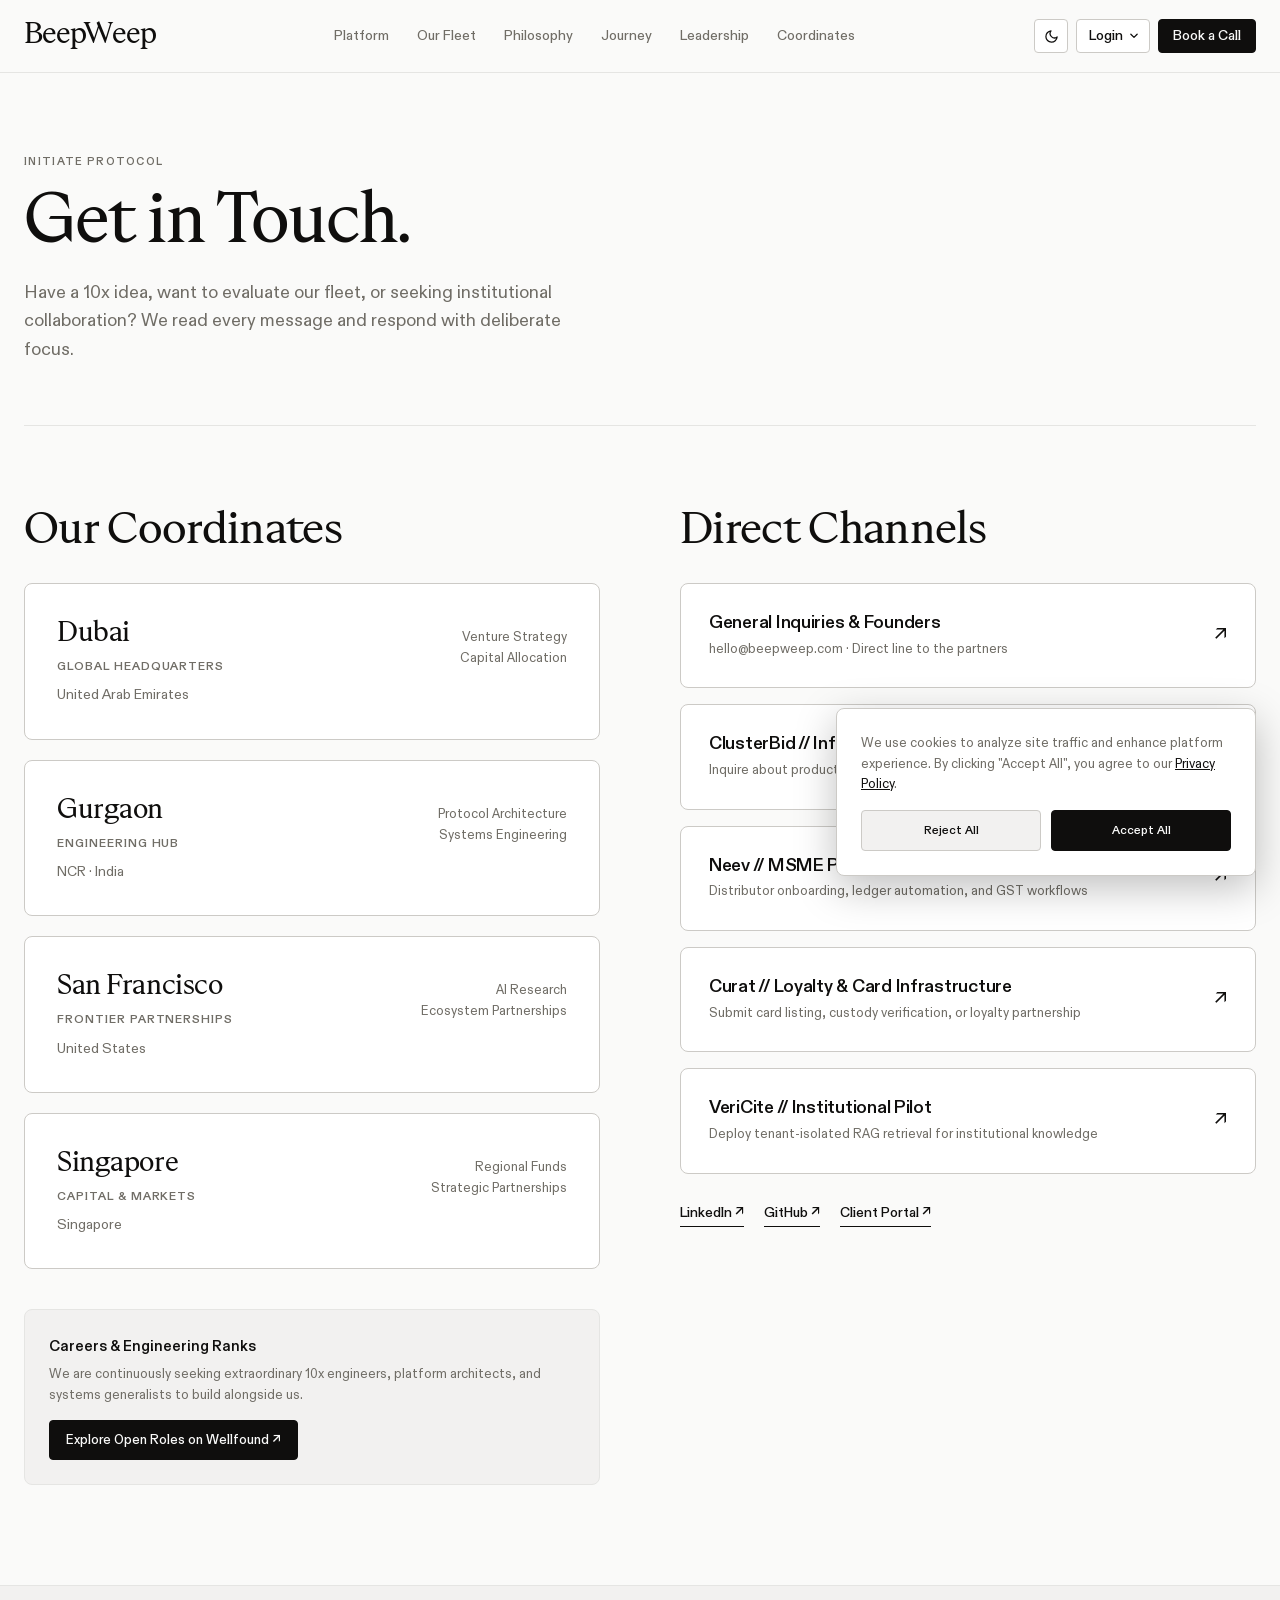
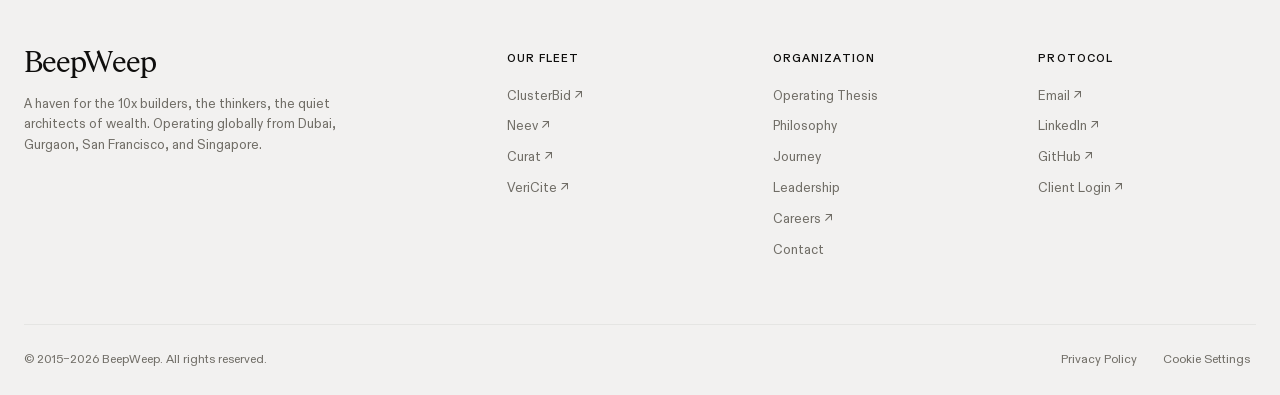
==== contact.html @ 2d2562d6 "feat: add full dark theme, top theme switcher, and fix monochrome partner logos - Complete dark mode" ====
<!DOCTYPE html>
<html lang="en">

<head>
  <meta charset="utf-8" />
  <meta name="viewport" content="width=device-width, initial-scale=1" />
  <title>Contact BeepWeep · Partnerships and Product Inquiries</title>
  <meta name="description"
    content="Contact BeepWeep about product partnerships, technical collaboration, production access, or opportunities across ClusterBid, Neev, Curat, and VeriCite." />
  <meta name="author" content="BeepWeep" />
  <meta name="robots" content="index,follow,max-image-preview:large,max-snippet:-1,max-video-preview:-1" />
  <meta name="theme-color" content="#0f0e0d" />
  <link rel="canonical" href="https://beepweep.com/contact.html" />
  <link rel="alternate" hreflang="en" href="https://beepweep.com/contact.html" />
  <link rel="alternate" hreflang="x-default" href="https://beepweep.com/contact.html" />
  <meta property="og:site_name" content="BeepWeep" />
  <meta property="og:locale" content="en_US" />
  <meta property="og:title" content="Contact BeepWeep · Partnerships and Product Inquiries" />
  <meta property="og:description"
    content="Products, partnerships, technical collaboration, and opportunities worth building." />
  <meta property="og:type" content="website" />
  <meta property="og:url" content="https://beepweep.com/contact.html" />
  <meta property="og:image" content="https://beepweep.com/assets/images/og-beepweep.png" />
  <meta property="og:image:secure_url" content="https://beepweep.com/assets/images/og-beepweep.png" />
  <meta property="og:image:type" content="image/png" />
  <meta property="og:image:width" content="1200" />
  <meta property="og:image:height" content="630" />
  <meta property="og:image:alt" content="BeepWeep: Built with purpose. For what comes next." />
  <meta name="twitter:card" content="summary_large_image" />
  <meta name="twitter:title" content="Contact BeepWeep · Partnerships and Product Inquiries" />
  <meta name="twitter:description"
    content="Products, partnerships, technical collaboration, and opportunities worth building." />
  <meta name="twitter:image" content="https://beepweep.com/assets/images/og-beepweep.png" />
  <meta name="twitter:image:alt" content="BeepWeep: Built with purpose. For what comes next." />
  <link rel="icon" href="/favicon.ico" sizes="any" />
  <link rel="icon" type="image/svg+xml" href="/favicon.svg" />
  <link rel="icon" type="image/png" sizes="32x32" href="/favicon-32x32.png" />
  <link rel="apple-touch-icon" sizes="180x180" href="/apple-touch-icon.png" />
  <link rel="manifest" href="/site.webmanifest" />
  <link rel="stylesheet" href="assets/css/styles-v10.css?v=16" />
  <script>
    (function() {
      try {
        var saved = localStorage.getItem('beepweep-theme');
        var prefDark = window.matchMedia('(prefers-color-scheme: dark)').matches;
        var theme = saved || (prefDark ? 'dark' : 'light');
        document.documentElement.setAttribute('data-theme', theme);
      } catch (e) {}
    })();
  </script>
  <script src="assets/js/main-v10.js" defer></script>
</head>

<body>
  <a class="skip-link" href="#main">Skip to content</a>

  <header class="site-header">
    <div class="container header-shell">
      <a class="brand" href="index.html" aria-label="BeepWeep home">
        <span>BeepWeep</span>
      </a>

      <nav class="site-nav" id="site-nav" aria-label="Main navigation">
        <div class="site-nav-links">
          <a href="index.html#platform">Platform</a>
          <a href="index.html#fleet">Our Fleet</a>
          <a href="index.html#philosophy">Philosophy</a>
          <a href="index.html#journey">Journey</a>
          <a href="index.html#team">Leadership</a>
          <a href="index.html#coordinates">Coordinates</a>
        </div>
        <div class="mobile-nav-panel">
          <a class="button button-primary mobile-nav-cta" href="contact.html" aria-current="page">Book a Call</a>
          <div class="mobile-theme-row">
            <span class="mobile-theme-label">Appearance</span>
            <button class="theme-toggle" type="button" aria-label="Toggle theme" title="Toggle theme">
              <svg class="icon-moon" width="16" height="16" viewBox="0 0 24 24" fill="none" stroke="currentColor" stroke-width="2" stroke-linecap="round" stroke-linejoin="round" aria-hidden="true">
                <path d="M21 12.79A9 9 0 1 1 11.21 3 7 7 0 0 0 21 12.79z"></path>
              </svg>
              <svg class="icon-sun" width="16" height="16" viewBox="0 0 24 24" fill="none" stroke="currentColor" stroke-width="2" stroke-linecap="round" stroke-linejoin="round" aria-hidden="true">
                <circle cx="12" cy="12" r="4"></circle>
                <path d="M12 2v2M12 20v2M4.93 4.93l1.41 1.41M17.66 17.66l1.41 1.41M2 12h2M20 12h2M6.34 17.66l-1.41 1.41M19.07 4.93l-1.41 1.41"></path>
              </svg>
            </button>
          </div>
          <div class="mobile-nav-logins">
            <span class="mobile-nav-section-title">Fleet &amp; Platform Access</span>
            <div class="mobile-nav-logins-list">
              <a class="mobile-login-row" href="https://dash.beepweep.com" target="_blank" rel="noopener">
                <span class="mobile-login-left">
                  <img src="assets/images/product-logos/icon-team.svg" alt="" class="mobile-login-icon" width="20" height="20" aria-hidden="true" />
                  <span>Team Login</span>
                </span>
                <span class="mobile-login-arrow" aria-hidden="true">↗</span>
              </a>
              <a class="mobile-login-row" href="https://clusterbid.com/login" target="_blank" rel="noopener">
                <span class="mobile-login-left">
                  <img src="assets/images/product-logos/icon-clusterbid.svg" alt="" class="mobile-login-icon" width="20" height="20" aria-hidden="true" />
                  <span>ClusterBid</span>
                </span>
                <span class="mobile-login-arrow" aria-hidden="true">↗</span>
              </a>
              <a class="mobile-login-row" href="https://app.onneev.com/login" target="_blank" rel="noopener">
                <span class="mobile-login-left">
                  <img src="assets/images/product-logos/icon-neev.svg" alt="" class="mobile-login-icon" width="20" height="20" aria-hidden="true" />
                  <span>Neev</span>
                </span>
                <span class="mobile-login-arrow" aria-hidden="true">↗</span>
              </a>
              <a class="mobile-login-row" href="https://curat.money/auth-user/login" target="_blank" rel="noopener">
                <span class="mobile-login-left">
                  <img src="assets/images/product-logos/icon-curat.png" alt="" class="mobile-login-icon" width="20" height="20" aria-hidden="true" />
                  <span>Curat</span>
                </span>
                <span class="mobile-login-arrow" aria-hidden="true">↗</span>
              </a>
              <a class="mobile-login-row" href="https://console.vericite.ai/login" target="_blank" rel="noopener">
                <span class="mobile-login-left">
                  <img src="assets/images/product-logos/icon-vericite.svg" alt="" class="mobile-login-icon" width="20" height="20" aria-hidden="true" />
                  <span>VeriCite</span>
                </span>
                <span class="mobile-login-arrow" aria-hidden="true">↗</span>
              </a>
            </div>
          </div>
        </div>
      </nav>

      <div class="header-actions">
        <button class="theme-toggle" type="button" aria-label="Toggle theme" title="Toggle theme">
          <svg class="icon-moon" width="16" height="16" viewBox="0 0 24 24" fill="none" stroke="currentColor" stroke-width="2" stroke-linecap="round" stroke-linejoin="round" aria-hidden="true">
            <path d="M21 12.79A9 9 0 1 1 11.21 3 7 7 0 0 0 21 12.79z"></path>
          </svg>
          <svg class="icon-sun" width="16" height="16" viewBox="0 0 24 24" fill="none" stroke="currentColor" stroke-width="2" stroke-linecap="round" stroke-linejoin="round" aria-hidden="true">
            <circle cx="12" cy="12" r="4"></circle>
            <path d="M12 2v2M12 20v2M4.93 4.93l1.41 1.41M17.66 17.66l1.41 1.41M2 12h2M20 12h2M6.34 17.66l-1.41 1.41M19.07 4.93l-1.41 1.41"></path>
          </svg>
        </button>
        <div class="login-dropdown-wrapper">
          <button class="login-btn" type="button" aria-expanded="false" aria-controls="login-dropdown-menu" id="login-dropdown-btn">
            <span>Login</span>
            <svg class="login-chevron" width="14" height="14" viewBox="0 0 20 20" fill="none" aria-hidden="true">
              <path d="M5.5 7.5L10 12L14.5 7.5" stroke="currentColor" stroke-width="1.8" stroke-linecap="round" stroke-linejoin="round"/>
            </svg>
          </button>
          <div class="login-dropdown-menu" id="login-dropdown-menu" role="menu" hidden>
            <a role="menuitem" class="dropdown-item" href="https://dash.beepweep.com" target="_blank" rel="noopener" style="display:flex;align-items:center;justify-content:space-between;">
              <span class="dropdown-item-inner" style="display:inline-flex;align-items:center;gap:10px;white-space:nowrap;">
                <img src="assets/images/product-logos/icon-team.svg" alt="" class="dropdown-icon" width="20" height="20" aria-hidden="true" style="width:20px;height:20px;flex-shrink:0;object-fit:contain;" />
                <span>Team Login</span>
              </span>
              <span class="dropdown-arrow" aria-hidden="true">↗</span>
            </a>
            <a role="menuitem" class="dropdown-item" href="https://clusterbid.com/login" target="_blank" rel="noopener" style="display:flex;align-items:center;justify-content:space-between;">
              <span class="dropdown-item-inner" style="display:inline-flex;align-items:center;gap:10px;white-space:nowrap;">
                <img src="assets/images/product-logos/icon-clusterbid.svg" alt="" class="dropdown-icon" width="20" height="20" aria-hidden="true" style="width:20px;height:20px;flex-shrink:0;object-fit:contain;" />
                <span>ClusterBid</span>
              </span>
              <span class="dropdown-arrow" aria-hidden="true">↗</span>
            </a>
            <a role="menuitem" class="dropdown-item" href="https://app.onneev.com/login" target="_blank" rel="noopener" style="display:flex;align-items:center;justify-content:space-between;">
              <span class="dropdown-item-inner" style="display:inline-flex;align-items:center;gap:10px;white-space:nowrap;">
                <img src="assets/images/product-logos/icon-neev.svg" alt="" class="dropdown-icon" width="20" height="20" aria-hidden="true" style="width:20px;height:20px;flex-shrink:0;object-fit:contain;" />
                <span>Neev</span>
              </span>
              <span class="dropdown-arrow" aria-hidden="true">↗</span>
            </a>
            <a role="menuitem" class="dropdown-item" href="https://curat.money/auth-user/login" target="_blank" rel="noopener" style="display:flex;align-items:center;justify-content:space-between;">
              <span class="dropdown-item-inner" style="display:inline-flex;align-items:center;gap:10px;white-space:nowrap;">
                <img src="assets/images/product-logos/icon-curat.png" alt="" class="dropdown-icon" width="20" height="20" aria-hidden="true" style="width:20px;height:20px;flex-shrink:0;object-fit:contain;" />
                <span>Curat</span>
              </span>
              <span class="dropdown-arrow" aria-hidden="true">↗</span>
            </a>
            <a role="menuitem" class="dropdown-item" href="https://console.vericite.ai/login" target="_blank" rel="noopener" style="display:flex;align-items:center;justify-content:space-between;">
              <span class="dropdown-item-inner" style="display:inline-flex;align-items:center;gap:10px;white-space:nowrap;">
                <img src="assets/images/product-logos/icon-vericite.svg" alt="" class="dropdown-icon" width="20" height="20" aria-hidden="true" style="width:20px;height:20px;flex-shrink:0;object-fit:contain;" />
                <span>VeriCite</span>
              </span>
              <span class="dropdown-arrow" aria-hidden="true">↗</span>
            </a>
          </div>
        </div>
        <a class="button button-small" href="contact.html" aria-current="page">Book a Call</a>
        <button class="menu-toggle" type="button" aria-expanded="false" aria-controls="site-nav"
          aria-label="Open navigation">
          <span></span>
          <span></span>
        </button>
      </div>
    </div>
  </header>

  <main id="main" tabindex="-1">
    <section class="page-hero container">
      <p class="section-eyebrow">Initiate Protocol</p>
      <h1>Get in Touch.</h1>
      <p class="page-lead">
        Have a 10x idea, want to evaluate our fleet, or seeking institutional collaboration? We read every message and respond with deliberate focus.
      </p>
    </section>

    <div class="contact-layout container">
      <!-- Left Column: Coordinates -->
      <section aria-labelledby="locations-title">
        <h2 id="locations-title" style="margin-bottom:28px;">Our Coordinates</h2>
        <div style="display:flex;flex-direction:column;gap:20px;">
          <article class="coordinate-card">
            <div>
              <h3>Dubai</h3>
              <p class="coordinate-role">Global Headquarters</p>
              <p style="font-size:0.875rem;color:var(--text-secondary);margin-top:8px;">
                United Arab Emirates
              </p>
            </div>
            <div class="coordinate-details">
              <p>Venture Strategy</p>
              <p>Capital Allocation</p>
            </div>
          </article>

          <article class="coordinate-card">
            <div>
              <h3>Gurgaon</h3>
              <p class="coordinate-role">Engineering Hub</p>
              <p style="font-size:0.875rem;color:var(--text-secondary);margin-top:8px;">
                NCR · India
              </p>
            </div>
            <div class="coordinate-details">
              <p>Protocol Architecture</p>
              <p>Systems Engineering</p>
            </div>
          </article>

          <article class="coordinate-card">
            <div>
              <h3>San Francisco</h3>
              <p class="coordinate-role">Frontier Partnerships</p>
              <p style="font-size:0.875rem;color:var(--text-secondary);margin-top:8px;">
                United States
              </p>
            </div>
            <div class="coordinate-details">
              <p>AI Research</p>
              <p>Ecosystem Partnerships</p>
            </div>
          </article>

          <article class="coordinate-card">
            <div>
              <h3>Singapore</h3>
              <p class="coordinate-role">Capital &amp; Markets</p>
              <p style="font-size:0.875rem;color:var(--text-secondary);margin-top:8px;">
                Singapore
              </p>
            </div>
            <div class="coordinate-details">
              <p>Regional Funds</p>
              <p>Strategic Partnerships</p>
            </div>
          </article>
        </div>

        <div style="margin-top:40px;padding:24px;background-color:var(--bg-secondary);border:1px solid var(--border-subtle);border-radius:var(--radius-md);">
          <h4 style="font-size:0.9375rem;font-weight:600;margin-bottom:6px;">Careers &amp; Engineering Ranks</h4>
          <p style="font-size:0.8125rem;color:var(--text-secondary);line-height:1.6;margin-bottom:14px;">
            We are continuously seeking extraordinary 10x engineers, platform architects, and systems generalists to build alongside us.
          </p>
          <a class="button button-small" href="https://wellfound.com/company/beepweep" target="_blank" rel="noopener">Explore Open Roles on Wellfound ↗</a>
        </div>
      </section>

      <!-- Right Column: Protocol Actions -->
      <section aria-labelledby="protocol-title">
        <h2 id="protocol-title" style="margin-bottom:28px;">Direct Channels</h2>

        <div class="contact-protocol-list">
          <a class="protocol-card" href="mailto:hello@beepweep.com">
            <div>
              <h3>General Inquiries &amp; Founders</h3>
              <p>hello@beepweep.com · Direct line to the partners</p>
            </div>
            <span style="font-size:1.25rem;">↗</span>
          </a>

          <a class="protocol-card" href="mailto:hello@beepweep.com?subject=ClusterBid%20Access%20Inquiry">
            <div>
              <h3>ClusterBid // Inference Cloud</h3>
              <p>Inquire about production cluster access or API gateway specifications</p>
            </div>
            <span style="font-size:1.25rem;">↗</span>
          </a>

          <a class="protocol-card" href="mailto:hello@beepweep.com?subject=Neev%20Operator%20Inquiry">
            <div>
              <h3>Neev // MSME Platform</h3>
              <p>Distributor onboarding, ledger automation, and GST workflows</p>
            </div>
            <span style="font-size:1.25rem;">↗</span>
          </a>

          <a class="protocol-card" href="mailto:hello@beepweep.com?subject=Curat%20Partnership">
            <div>
              <h3>Curat // Loyalty &amp; Card Infrastructure</h3>
              <p>Submit card listing, custody verification, or loyalty partnership</p>
            </div>
            <span style="font-size:1.25rem;">↗</span>
          </a>

          <a class="protocol-card" href="mailto:hello@beepweep.com?subject=VeriCite%20Institutional%20Inquiry">
            <div>
              <h3>VeriCite // Institutional Pilot</h3>
              <p>Deploy tenant-isolated RAG retrieval for institutional knowledge</p>
            </div>
            <span style="font-size:1.25rem;">↗</span>
          </a>
        </div>

        <div style="display:flex;gap:20px;margin-top:28px;font-size:0.875rem;">
          <a class="text-link" href="https://www.linkedin.com/company/beepweep/" target="_blank" rel="noopener">LinkedIn ↗</a>
          <a class="text-link" href="https://github.com/beepweep/beepweep.github.io" target="_blank" rel="noopener">GitHub ↗</a>
          <a class="text-link" href="https://dash.beepweep.com" target="_blank" rel="noopener">Client Portal ↗</a>
        </div>
      </section>
    </div>
  </main>

  <footer class="site-footer">
    <div class="container">
      <div class="footer-top">
        <div class="footer-brand">
          <a class="brand" href="index.html">
            <span>BeepWeep</span>
          </a>
          <p>
            A haven for the 10x builders, the thinkers, the quiet architects of wealth. Operating globally from Dubai, Gurgaon, San Francisco, and Singapore.
          </p>
        </div>

        <nav class="footer-nav-col" aria-label="Product Fleet links">
          <span class="footer-col-title">Our Fleet</span>
          <a href="index.html#clusterbid">ClusterBid ↗</a>
          <a href="index.html#neev">Neev ↗</a>
          <a href="index.html#curat">Curat ↗</a>
          <a href="index.html#vericite">VeriCite ↗</a>
        </nav>

        <nav class="footer-nav-col" aria-label="Company links">
          <span class="footer-col-title">Organization</span>
          <a href="index.html#platform">Operating Thesis</a>
          <a href="index.html#philosophy">Philosophy</a>
          <a href="index.html#journey">Journey</a>
          <a href="index.html#team">Leadership</a>
          <a href="https://wellfound.com/company/beepweep" target="_blank" rel="noopener">Careers ↗</a>
          <a href="contact.html">Contact</a>
        </nav>

        <nav class="footer-nav-col" aria-label="Connect links">
          <span class="footer-col-title">Protocol</span>
          <a href="mailto:hello@beepweep.com">Email ↗</a>
          <a href="https://www.linkedin.com/company/beepweep/" target="_blank" rel="noopener">LinkedIn ↗</a>
          <a href="https://github.com/beepweep/beepweep.github.io" target="_blank" rel="noopener">GitHub ↗</a>
          <a href="https://dash.beepweep.com" target="_blank" rel="noopener">Client Login ↗</a>
        </nav>
      </div>

      <div class="footer-bottom">
        <p>© 2015–<span id="current-year">2026</span> BeepWeep. All rights reserved.</p>
        <div class="footer-bottom-links">
          <a href="privacy.html">Privacy Policy</a>
          <button class="cookie-settings" type="button" hidden>Cookie Settings</button>
        </div>
      </div>
    </div>
  </footer>

  <aside class="cookie-banner" aria-label="Cookie preferences" hidden>
    <p>
      We use cookies to analyze site traffic and enhance platform experience. By clicking "Accept All", you agree to our <a href="privacy.html">Privacy Policy</a>.
    </p>
    <div class="cookie-actions">
      <button class="cookie-btn cookie-btn-secondary cookie-decline" type="button">Reject All</button>
      <button class="cookie-btn cookie-btn-primary cookie-accept" type="button">Accept All</button>
    </div>
  </aside>

  <script type="application/ld+json">
  {
    "@context": "https://schema.org",
    "@type": "ContactPage",
    "@id": "https://beepweep.com/contact.html#webpage",
    "url": "https://beepweep.com/contact.html",
    "name": "Contact BeepWeep",
    "description": "Contact BeepWeep about product partnerships, technical collaboration, production access, and opportunities.",
    "inLanguage": "en",
    "isPartOf": {
      "@type": "WebSite",
      "@id": "https://beepweep.com/#website",
      "name": "BeepWeep",
      "url": "https://beepweep.com/"
    },
    "about": {
      "@type": "Organization",
      "@id": "https://beepweep.com/#organization",
      "name": "BeepWeep",
      "url": "https://beepweep.com/"
    }
  }
  </script>
</body>

</html>
---- assets/css/styles-v10.css ----
/* ==========================================================================
   BEEPWEEP · EDITORIAL & PLATFORM STYLESHEET
   Reference Architecture: Harvey.ai Enterprise Design System
   ========================================================================== */

/* --- Webfont Declarations --- */
@font-face {
  font-family: 'HarveySerifFont';
  src: url('../fonts/HarveySerif_Regular.woff2') format('woff2');
  font-weight: 400;
  font-style: normal;
  font-display: swap;
}

@font-face {
  font-family: 'HarveySerifFont';
  src: url('../fonts/HarveySerif_Italic.woff2') format('woff2');
  font-weight: 400;
  font-style: italic;
  font-display: swap;
}

@font-face {
  font-family: 'HarveySansFont';
  src: url('../fonts/HarveySans_Variable.woff2') format('woff2');
  font-weight: 100 900;
  font-style: normal;
  font-display: swap;
}

/* --- Design Tokens --- */
:root {
  /* Harvey Palette - Light (Default) */
  --bg-primary: #fafaf9;
  --bg-secondary: #f2f1f0;
  --bg-tertiary: #eae9e7;
  --bg-card: #ffffff;
  --bg-card-hover: #fafaf9;

  --text-primary: #0f0e0d;
  --text-secondary: #706d66;
  --text-tertiary: #8f8b85;
  --text-inverse: #fafaf9;

  --border-subtle: #e5e5e3;
  --border-primary: #cccac6;
  --border-strong: #adaba5;
  --border-dark: #33312c;

  --accent-ink: #0f0e0d;
  --accent-hover: #33312c;
  --accent-highlight: #f6f202;
  --accent-green: #16a34a;
  --accent-blue: #2563eb;

  /* Typography */
  --font-serif: "HarveySerifFont", Georgia, "Times New Roman", serif;
  --font-sans: "HarveySansFont", -apple-system, BlinkMacSystemFont, "Segoe UI", Roboto, sans-serif;
  --font-mono: ui-monospace, SFMono-Regular, Menlo, Monaco, Consolas, monospace;

  /* Spacing & Layout */
  --max-width: 1540px;
  --header-height: 72px;
  --radius-sm: 4px;
  --radius-md: 8px;
  --radius-lg: 12px;
  --radius-full: 9999px;
  --transition-fast: 0.15s cubic-bezier(0.16, 1, 0.3, 1);
  --transition-smooth: 0.25s cubic-bezier(0.16, 1, 0.3, 1);
  --header-bg: rgba(250, 250, 249, 0.88);
}

/* --- Dark Theme Tokens --- */
[data-theme="dark"],
:root[data-theme="dark"],
[data-theme="black"] {
  --bg-primary: #0f0e0d;
  --bg-secondary: #161513;
  --bg-tertiary: #1f1d1b;
  --bg-card: #161513;
  --bg-card-hover: #1f1d1b;

  --text-primary: #fafaf9;
  --text-secondary: #adaba5;
  --text-tertiary: #706d66;
  --text-inverse: #0f0e0d;

  --border-subtle: #292724;
  --border-primary: #383531;
  --border-strong: #524f49;
  --border-dark: #292724;

  --accent-ink: #fafaf9;
  --accent-hover: #eae8e5;
  --header-bg: rgba(15, 14, 13, 0.88);

  background-color: var(--bg-primary);
  color: var(--text-primary);
  color-scheme: dark;
}

@media (prefers-color-scheme: dark) {
  :root:not([data-theme="light"]) {
    --bg-primary: #0f0e0d;
    --bg-secondary: #161513;
    --bg-tertiary: #1f1d1b;
    --bg-card: #161513;
    --bg-card-hover: #1f1d1b;

    --text-primary: #fafaf9;
    --text-secondary: #adaba5;
    --text-tertiary: #706d66;
    --text-inverse: #0f0e0d;

    --border-subtle: #292724;
    --border-primary: #383531;
    --border-strong: #524f49;
    --border-dark: #292724;

    --accent-ink: #fafaf9;
    --accent-hover: #eae8e5;
    --header-bg: rgba(15, 14, 13, 0.88);

    color-scheme: dark;
  }
}

[data-theme="gray"] {
  --bg-primary: #f2f1f0;
  --bg-secondary: #fafaf9;
  --bg-card: #ffffff;
  --border-subtle: #e5e5e3;
  --border-primary: #cccac6;

  background-color: var(--bg-primary);
  color: var(--text-primary);
}

[data-theme="dark"] [data-theme="gray"],
:root[data-theme="dark"] [data-theme="gray"],
[data-theme="dark"] .quote-section,
:root[data-theme="dark"] .quote-section {
  --bg-primary: #121110;
  --bg-secondary: #191816;
  --bg-card: #191816;
  --border-subtle: #292724;
  --border-primary: #383531;
}

@media (prefers-color-scheme: dark) {
  :root:not([data-theme="light"]) [data-theme="gray"],
  :root:not([data-theme="light"]) .quote-section {
    --bg-primary: #121110;
    --bg-secondary: #191816;
    --bg-card: #191816;
    --border-subtle: #292724;
    --border-primary: #383531;
  }
}

/* --- Base & Reset --- */
*, *::before, *::after {
  box-sizing: border-box;
}

html {
  scroll-behavior: smooth;
  scroll-padding-top: 90px;
  font-size: 16px;
  background-color: var(--bg-primary);
}

body {
  margin: 0;
  font-family: var(--font-sans);
  font-size: 0.9375rem;
  line-height: 1.6;
  color: var(--text-primary);
  background-color: var(--bg-primary);
  -webkit-font-smoothing: antialiased;
  -moz-osx-font-smoothing: grayscale;
}

[hidden] {
  display: none !important;
}

::selection {
  background-color: #0f0e0d;
  color: #fafaf9;
}

[data-theme="black"] ::selection {
  background-color: #fafaf9;
  color: #0f0e0d;
}

a {
  color: inherit;
  text-decoration: none;
}

button {
  font: inherit;
  color: inherit;
  background: none;
  border: none;
  cursor: pointer;
}

img, svg, picture, figure {
  -webkit-user-drag: none;
  -khtml-user-drag: none;
  -moz-user-drag: none;
  -o-user-drag: none;
  user-drag: none;
  user-select: none;
  -webkit-user-select: none;
  -moz-user-select: none;
  -ms-user-select: none;
}

img {
  display: block;
  max-width: 100%;
}

h1, h2, h3, h4, p, figure, ul, ol {
  margin: 0;
}

h1, h2, h3 {
  font-family: var(--font-serif);
  font-weight: 400;
  letter-spacing: -0.015em;
  color: var(--text-primary);
}

h1 {
  font-size: clamp(2.75rem, 5.5vw, 4.5rem);
  line-height: 1.05;
  letter-spacing: -0.02em;
}

h2 {
  font-size: clamp(2rem, 3.5vw, 3rem);
  line-height: 1.1;
  letter-spacing: -0.015em;
}

h3 {
  font-size: clamp(1.35rem, 2vw, 1.75rem);
  line-height: 1.25;
}

/* Accessibility Skip Link */
.skip-link {
  position: fixed;
  z-index: 9999;
  top: 12px;
  left: 12px;
  background: var(--accent-ink);
  color: var(--text-inverse);
  padding: 10px 18px;
  font-size: 13px;
  border-radius: var(--radius-sm);
  transform: translateY(-200%);
  transition: transform var(--transition-fast);
}

.skip-link:focus {
  transform: translateY(0);
  outline: 2px solid var(--text-primary);
  outline-offset: 3px;
}

:focus-visible {
  outline: 2px solid var(--text-primary);
  outline-offset: 3px;
}

/* --- Layout Containers --- */
.container {
  width: min(calc(100% - 48px), var(--max-width));
  margin-inline: auto;
}

@media (max-width: 768px) {
  .container {
    width: calc(100% - 32px);
  }
}

.section-space {
  padding-block: 100px;
}

@media (max-width: 900px) {
  .section-space {
    padding-block: 68px;
  }
}

/* --- Announcement Banner --- */
.announcement-banner {
  background-color: var(--accent-ink);
  color: var(--text-inverse);
  font-size: 0.8125rem;
  padding: 8px 16px;
  display: flex;
  align-items: center;
  justify-content: center;
  gap: 12px;
  position: relative;
  z-index: 101;
  border-bottom: 1px solid var(--border-dark);
}

.announcement-banner a {
  display: inline-flex;
  align-items: center;
  gap: 6px;
  font-weight: 450;
  color: var(--text-inverse);
  transition: opacity var(--transition-fast);
}

.announcement-banner a:hover {
  opacity: 0.85;
  text-decoration: underline;
}

.announcement-pill {
  background: rgba(255, 255, 255, 0.15);
  padding: 2px 8px;
  border-radius: var(--radius-full);
  font-size: 0.6875rem;
  font-weight: 500;
  letter-spacing: 0.04em;
  text-transform: uppercase;
}

.announcement-close {
  position: absolute;
  right: 14px;
  background: transparent;
  color: var(--text-inverse);
  opacity: 0.6;
  font-size: 16px;
  padding: 4px 8px;
  line-height: 1;
  cursor: pointer;
  transition: opacity var(--transition-fast);
}

.announcement-close:hover {
  opacity: 1;
}

/* --- Site Header --- */
.site-header {
  position: sticky;
  top: 0;
  z-index: 100;
  background-color: var(--header-bg);
  backdrop-filter: blur(14px);
  -webkit-backdrop-filter: blur(14px);
  border-bottom: 1px solid var(--border-subtle);
  transition: background-color var(--transition-fast), border-color var(--transition-fast);
}

.header-shell {
  height: var(--header-height);
  display: flex;
  align-items: center;
  justify-content: space-between;
  gap: 32px;
}

/* Brand Logo */
.brand {
  display: inline-flex;
  align-items: baseline;
  gap: 8px;
  font-family: var(--font-serif);
  font-size: 1.85rem;
  letter-spacing: -0.03em;
  color: var(--text-primary);
  line-height: 1;
}

/* Navigation Links */
.site-nav {
  display: flex;
  align-items: center;
  gap: 28px;
  font-size: 0.875rem;
  font-weight: 450;
  color: var(--text-secondary);
}

.site-nav-links {
  display: flex;
  align-items: center;
  gap: 28px;
}

.site-nav a {
  padding-block: 8px;
  color: var(--text-secondary);
  transition: color var(--transition-fast);
}

.site-nav a:hover {
  color: var(--text-primary);
}

.site-nav a.nav-active,
.site-nav a[aria-current="page"] {
  color: var(--text-primary);
  font-weight: 500;
}

.mobile-nav-panel {
  display: none !important;
}

.nav-link-with-icon {
  display: inline-flex;
  align-items: center;
  gap: 4px;
}

.nav-login {
  color: var(--text-primary);
  font-weight: 500;
  margin-left: 12px;
}

.nav-login span {
  font-size: 0.75rem;
  opacity: 0.7;
}

/* Header Actions & Harvey-style Buttons */
.header-actions {
  display: flex;
  align-items: center;
  gap: 8px;
}

.login-dropdown-wrapper {
  position: relative;
}

.login-btn {
  height: 34px;
  padding: 0 8px 0 12px;
  font-family: var(--font-sans);
  font-size: 14px;
  font-weight: 500;
  gap: 4px;
  border: 1px solid var(--border-primary);
  color: var(--text-primary);
  background: var(--bg-card);
  border-radius: var(--radius-sm);
  display: inline-flex;
  align-items: center;
  justify-content: center;
  cursor: pointer;
  line-height: 1;
  transition: background-color var(--transition-fast), border-color var(--transition-fast);
}

.login-btn:hover,
.login-btn[aria-expanded="true"] {
  background-color: var(--bg-secondary);
  color: var(--text-primary);
  border-color: var(--border-strong);
}

.login-chevron {
  width: 14px;
  height: 14px;
  stroke: currentColor;
  transition: transform var(--transition-fast);
}

.login-btn[aria-expanded="true"] .login-chevron {
  transform: rotate(180deg);
}

.login-dropdown-menu {
  position: absolute;
  top: calc(100% + 6px);
  right: 0;
  width: 220px;
  background-color: var(--bg-card);
  border: 1px solid var(--border-subtle);
  border-radius: var(--radius-md);
  box-shadow: 0 12px 36px rgba(0, 0, 0, 0.25);
  padding: 6px;
  display: flex;
  flex-direction: column;
  gap: 2px;
  z-index: 200;
}

.dropdown-item {
  display: flex !important;
  flex-direction: row !important;
  align-items: center !important;
  justify-content: space-between !important;
  padding: 8px 10px;
  font-size: 0.8125rem;
  font-weight: 500;
  color: var(--text-primary);
  border-radius: var(--radius-sm);
  transition: background-color var(--transition-fast);
}

.dropdown-item:hover {
  background-color: var(--bg-secondary);
}

.dropdown-item-inner {
  display: inline-flex !important;
  flex-direction: row !important;
  align-items: center !important;
  gap: 10px !important;
  flex: 1 !important;
  min-width: 0 !important;
}

.dropdown-item-inner span {
  white-space: nowrap !important;
}

.dropdown-icon {
  display: block !important;
  width: 20px !important;
  height: 20px !important;
  border-radius: 4px !important;
  object-fit: contain !important;
  flex-shrink: 0 !important;
}

.dropdown-arrow {
  font-size: 0.75rem;
  color: var(--text-secondary);
}

.header-actions .button-small {
  height: 34px;
  padding: 0 14px;
  font-size: 14px;
  font-weight: 500;
  border-radius: var(--radius-sm);
  background-color: var(--accent-ink);
  color: var(--text-inverse);
  border: 1px solid var(--accent-ink);
  line-height: 1;
}

.header-actions .button-small:hover {
  background-color: var(--accent-hover);
  border-color: var(--accent-hover);
}

/* Button System (Harvey Style: 4px Radius, Crisp, Solid) */
.button {
  display: inline-flex;
  align-items: center;
  justify-content: center;
  gap: 8px;
  height: 48px;
  padding: 0 22px;
  font-family: var(--font-sans);
  font-size: 0.875rem;
  font-weight: 500;
  border-radius: var(--radius-sm);
  background-color: var(--accent-ink);
  color: var(--text-inverse);
  border: 1px solid var(--accent-ink);
  cursor: pointer;
  white-space: nowrap;
  transition: background-color var(--transition-fast), color var(--transition-fast), border-color var(--transition-fast), transform 0.2s cubic-bezier(0.16, 1, 0.3, 1), box-shadow 0.2s cubic-bezier(0.16, 1, 0.3, 1);
}

.button:hover {
  background-color: var(--accent-hover);
  border-color: var(--accent-hover);
  transform: translateY(-1px);
  box-shadow: 0 4px 14px rgba(15, 14, 13, 0.08);
}

.button:active {
  transform: translateY(0);
  box-shadow: none;
}

.button span {
  display: inline-block;
  transition: transform 0.2s cubic-bezier(0.16, 1, 0.3, 1);
}

.button:hover span {
  transform: translateX(3px);
}

.button-small {
  height: 40px;
  padding: 0 16px;
  font-size: 0.8125rem;
}

.button-outline {
  background-color: transparent;
  color: var(--text-primary);
  border-color: var(--border-primary);
  box-shadow: none;
}

.button-outline:hover {
  background-color: rgba(15, 14, 13, 0.03);
  border-color: var(--text-primary);
  transform: translateY(-1px);
  box-shadow: 0 4px 14px rgba(15, 14, 13, 0.04);
}

.button-outline:active {
  transform: translateY(0);
  box-shadow: none;
}

[data-theme="black"] .button-outline {
  color: var(--text-primary);
  border-color: var(--border-primary);
}

[data-theme="black"] .button-outline:hover {
  background-color: rgba(255, 255, 255, 0.06);
  border-color: var(--text-primary);
  transform: translateY(-1px);
}

.text-link {
  display: inline-flex;
  align-items: center;
  gap: 6px;
  font-size: 0.875rem;
  font-weight: 500;
  color: var(--text-primary);
  border-bottom: 1px solid var(--text-primary);
  padding-bottom: 2px;
  transition: border-color var(--transition-fast), opacity var(--transition-fast);
}

.text-link span {
  display: inline-block;
  transition: transform 0.2s ease;
}

.text-link:hover {
  opacity: 0.85;
}

.text-link:hover span {
  transform: translate(2px, -2px);
}

/* Theme Toggle Button (Light / Dark) */
.theme-toggle {
  width: 34px;
  height: 34px;
  border: 1px solid var(--border-primary);
  border-radius: var(--radius-sm);
  background: var(--bg-card);
  color: var(--text-primary);
  display: inline-flex;
  align-items: center;
  justify-content: center;
  cursor: pointer;
  padding: 0;
  transition: background-color var(--transition-fast), border-color var(--transition-fast), color var(--transition-fast);
  flex-shrink: 0;
}

.theme-toggle:hover {
  background-color: var(--bg-secondary);
  border-color: var(--border-strong);
}

.theme-toggle svg {
  width: 15px;
  height: 15px;
  display: block;
}

.theme-toggle .icon-sun {
  display: none;
}
.theme-toggle .icon-moon {
  display: block;
}

[data-theme="dark"] .theme-toggle .icon-sun,
:root[data-theme="dark"] .theme-toggle .icon-sun {
  display: block;
}
[data-theme="dark"] .theme-toggle .icon-moon,
:root[data-theme="dark"] .theme-toggle .icon-moon {
  display: none;
}

@media (prefers-color-scheme: dark) {
  :root:not([data-theme="light"]) .theme-toggle .icon-sun {
    display: block;
  }
  :root:not([data-theme="light"]) .theme-toggle .icon-moon {
    display: none;
  }
}

/* Mobile Theme Row */
.mobile-theme-row {
  display: flex;
  align-items: center;
  justify-content: space-between;
  padding: 10px 14px;
  background: var(--bg-card);
  border: 1px solid var(--border-subtle);
  border-radius: var(--radius-sm);
}

.mobile-theme-label {
  font-size: 0.875rem;
  font-weight: 500;
  color: var(--text-primary);
}

/* Mobile Menu Hamburger */
.menu-toggle {
  display: none;
  width: 38px;
  height: 38px;
  border: 1px solid var(--border-subtle);
  border-radius: var(--radius-sm);
  background: transparent;
  padding: 0;
  cursor: pointer;
  align-items: center;
  justify-content: center;
  position: relative;
  flex-shrink: 0;
  transition: background-color var(--transition-fast), border-color var(--transition-fast);
}

.menu-toggle:hover {
  background-color: var(--bg-secondary);
  border-color: var(--border-primary);
}

.menu-toggle span {
  display: block;
  position: absolute;
  width: 16px;
  height: 1.5px;
  background-color: var(--text-primary);
  border-radius: 1px;
  transition: transform 0.2s cubic-bezier(0.16, 1, 0.3, 1), opacity 0.2s ease;
}

.menu-toggle span:first-child {
  transform: translateY(-3.5px);
}

.menu-toggle span:last-child {
  transform: translateY(3.5px);
}

.menu-toggle[aria-expanded="true"] span:first-child {
  transform: translateY(0) rotate(45deg);
}

.menu-toggle[aria-expanded="true"] span:last-child {
  transform: translateY(0) rotate(-45deg);
}

/* --- Hero Section --- */
.hero {
  padding-top: clamp(48px, 8vw, 84px);
  padding-bottom: clamp(48px, 7vw, 76px);
  border-bottom: 1px solid var(--border-subtle);
}

.hero-meta {
  display: inline-flex;
  align-items: center;
  gap: 8px;
  font-size: 0.75rem;
  font-weight: 500;
  text-transform: uppercase;
  letter-spacing: 0.08em;
  color: var(--text-secondary);
  margin-bottom: 24px;
}

.hero-meta .dot {
  width: 6px;
  height: 6px;
  border-radius: 50%;
  background-color: var(--text-primary);
}

.hero-grid {
  display: grid;
  grid-template-columns: 1.3fr 1fr;
  gap: 64px;
  align-items: end;
  margin-bottom: 40px;
}

.hero-title {
  font-size: clamp(3rem, 6vw, 4.75rem);
  line-height: 1.04;
  letter-spacing: -0.025em;
}

.hero-title em {
  font-family: var(--font-serif);
  font-style: italic;
}

.hero-description {
  max-width: 460px;
  display: flex;
  flex-direction: column;
  gap: 20px;
}

.hero-lead {
  font-size: 1.25rem;
  line-height: 1.45;
  color: var(--text-primary);
  font-weight: 450;
}

.hero-subtext {
  font-size: 0.9375rem;
  line-height: 1.6;
  color: var(--text-secondary);
}

.hero-ctas {
  display: flex;
  align-items: center;
  gap: 14px;
  margin-top: 8px;
  flex-wrap: wrap;
}

.hero-status-strip {
  display: flex;
  justify-content: space-between;
  align-items: center;
  padding-top: 20px;
  border-top: 1px solid var(--border-subtle);
  font-size: 0.75rem;
  color: var(--text-secondary);
}

.hero-status-strip a {
  display: inline-flex;
  align-items: center;
  gap: 6px;
}

.hero-status-strip a:hover {
  color: var(--text-primary);
}

/* --- Hero Platform Mockup / Ecosystem Showcase --- */
.hero-showcase {
  margin-top: 36px;
  border: 1px solid var(--border-primary);
  border-radius: var(--radius-md);
  background-color: #ffffff;
  overflow: hidden;
  box-shadow: 0 12px 40px rgba(15, 14, 13, 0.08);
}

.hero-media-preview {
  width: 100%;
  border-bottom: 1px solid var(--border-subtle);
  background-color: #141311;
  overflow: hidden;
}

.hero-media-preview img {
  width: 100%;
  height: auto;
  display: block;
  transform: none !important;
  transition: none !important;
}

.hero-media-preview:hover img {
  transform: none !important;
}

.showcase-window-header {
  background-color: var(--bg-secondary);
  border-bottom: 1px solid var(--border-subtle);
  padding: 12px 20px;
  display: flex;
  align-items: center;
  justify-content: space-between;
  font-size: 0.75rem;
  color: var(--text-secondary);
}

.window-dots {
  display: flex;
  gap: 6px;
}

.window-dot {
  width: 9px;
  height: 9px;
  border-radius: 50%;
  background-color: var(--border-primary);
}

.window-title {
  font-family: var(--font-mono);
  font-size: 0.6875rem;
  letter-spacing: 0.04em;
  text-transform: uppercase;
}

.window-badge {
  display: inline-flex;
  align-items: center;
  gap: 5px;
  font-size: 0.6875rem;
  color: #166534;
  font-weight: 600;
}

.window-badge::before {
  content: "";
  width: 6px;
  height: 6px;
  border-radius: 50%;
  background-color: #166534;
}

.terminal-window .window-badge {
  color: #4ade80;
}

.terminal-window .window-badge::before {
  background-color: #4ade80;
}

.showcase-grid {
  display: grid;
  grid-template-columns: repeat(4, 1fr);
  background-color: var(--border-subtle);
  gap: 1px;
}

.showcase-card {
  background-color: var(--bg-card);
  padding: 24px;
  display: flex;
  flex-direction: column;
  justify-content: space-between;
  min-height: 220px;
  transition: background-color var(--transition-fast);
}

.showcase-card:hover {
  background-color: var(--bg-card-hover);
}

.showcase-card-top {
  display: flex;
  justify-content: space-between;
  align-items: center;
  margin-bottom: 14px;
}

.showcase-logo-link {
  display: inline-block;
  line-height: 0;
  text-decoration: none;
}

.showcase-card-logo {
  width: 28px;
  height: 28px;
  border-radius: 6px;
  object-fit: contain;
  display: block;
  transition: transform 0.25s cubic-bezier(0.16, 1, 0.3, 1);
}

.showcase-card:hover .showcase-card-logo {
  transform: scale(1.03);
}

.showcase-card-status {
  font-size: 0.6875rem;
  font-weight: 500;
  letter-spacing: 0.02em;
  color: var(--text-secondary);
  border: 1px solid var(--border-subtle);
  padding: 3px 8px;
  border-radius: var(--radius-sm);
  background: var(--bg-secondary);
  cursor: pointer;
  text-decoration: none;
  display: inline-flex;
  align-items: center;
  gap: 3px;
  transition: background-color var(--transition-fast), color var(--transition-fast), border-color var(--transition-fast);
}

.showcase-card-status:hover {
  background-color: var(--accent-ink);
  color: var(--text-inverse);
  border-color: var(--accent-ink);
}

.badge-arrow {
  display: inline-block;
  font-size: 0.6875rem;
  line-height: 1;
  transition: transform 0.2s ease;
}

.showcase-card-status:hover .badge-arrow {
  transform: translate(1px, -1px);
}

.showcase-card-title {
  font-family: var(--font-sans);
  font-size: 1.0625rem;
  font-weight: 600;
  margin-bottom: 4px;
  letter-spacing: -0.01em;
}

.showcase-card-title-link {
  color: inherit;
  text-decoration: none;
  transition: color var(--transition-fast);
}

.showcase-card-title-link:hover {
  color: var(--accent-ink);
}

.showcase-card-logo-link {
  display: inline-block;
  line-height: 0;
  text-decoration: none;
}

.showcase-card-title a {
  color: inherit;
  text-decoration: none;
  transition: color var(--transition-fast);
}

.showcase-card-title a:hover {
  color: var(--accent-ink);
  text-decoration: underline;
}

.showcase-card-category {
  font-size: 0.6875rem;
  font-weight: 500;
  text-transform: uppercase;
  letter-spacing: 0.08em;
  color: var(--text-secondary);
  margin-bottom: 12px;
}

.showcase-card-desc {
  font-size: 0.8125rem;
  color: var(--text-secondary);
  line-height: 1.55;
  margin-bottom: 16px;
}

.showcase-card-link {
  font-size: 0.8125rem;
  font-weight: 500;
  display: inline-flex;
  align-items: center;
  gap: 4px;
  color: var(--text-primary);
  margin-top: auto;
  text-decoration: none;
}

.showcase-card-link span {
  display: inline-block;
  transition: transform 0.2s ease;
}

.showcase-card:hover .showcase-card-link span {
  transform: translateY(2px);
}

.showcase-card-link:hover {
  text-decoration: underline;
}

/* --- Customer & Partner Logo Section (Harvey Style) --- */
.partners {
  padding-block: 72px 84px;
  border-bottom: 1px solid var(--border-subtle);
  text-align: center;
}

.partners-heading {
  margin-bottom: 44px;
}

.partners-heading h2 {
  font-family: var(--font-serif);
  font-size: clamp(2rem, 3.5vw, 2.75rem);
  letter-spacing: -0.015em;
  color: var(--text-primary);
  margin-bottom: 8px;
}

.partners-heading span {
  font-size: 0.875rem;
  color: var(--text-secondary);
}

.partners-grid {
  display: grid;
  grid-template-columns: repeat(4, 1fr);
  gap: 32px 48px;
  align-items: center;
  justify-items: center;
  max-width: 1200px;
  margin-inline: auto;
}

@media (min-width: 1024px) {
  .partners-grid {
    grid-template-columns: repeat(4, 1fr);
  }
}

.partner-logo {
  display: flex;
  align-items: center;
  justify-content: center;
  height: 98px;
  width: 100%;
  padding: 8px 16px;
  position: relative;
  transition: opacity 0.3s ease, transform 0.3s ease;
}

.partner-logo img {
  max-width: 221px;
  max-height: 68px;
  width: auto;
  height: auto;
  object-fit: contain;
  filter: grayscale(100%);
  opacity: 0.7;
  transition: opacity 0.3s cubic-bezier(0.16, 1, 0.3, 1), transform 0.3s cubic-bezier(0.16, 1, 0.3, 1), filter 0.3s ease;
}

.partner-logo:hover img {
  opacity: 1;
  filter: grayscale(0%);
  transform: scale(1.02);
}

/* Staggered Wave Ambient Animation */
.partner-logo.is-animating img {
  opacity: 0.95;
  filter: grayscale(20%);
}

[data-theme="dark"] .partner-logo img,
:root[data-theme="dark"] .partner-logo img {
  filter: brightness(0) invert(1);
  opacity: 0.72;
}

[data-theme="dark"] .partner-logo:hover img,
:root[data-theme="dark"] .partner-logo:hover img {
  filter: brightness(0) invert(1);
  opacity: 1;
}

[data-theme="dark"] .partner-logo.is-animating img,
:root[data-theme="dark"] .partner-logo.is-animating img {
  filter: brightness(0) invert(1);
  opacity: 0.95;
}

[data-theme="dark"] .footer-brand img,
:root[data-theme="dark"] .footer-brand img {
  filter: brightness(0) invert(1);
}

@media (prefers-color-scheme: dark) {
  :root:not([data-theme="light"]) .partner-logo img {
    filter: brightness(0) invert(1);
    opacity: 0.72;
  }
  :root:not([data-theme="light"]) .partner-logo:hover img {
    filter: brightness(0) invert(1);
    opacity: 1;
  }
  :root:not([data-theme="light"]) .partner-logo.is-animating img {
    filter: brightness(0) invert(1);
    opacity: 0.95;
  }
  :root:not([data-theme="light"]) .footer-brand img {
    filter: brightness(0) invert(1);
  }
}

/* --- Two Disciplines / Platform Router Section --- */
.router-section {
  padding-block: 90px;
  border-bottom: 1px solid var(--border-subtle);
}

.section-header-split {
  display: grid;
  grid-template-columns: 1.2fr 1fr;
  gap: 60px;
  margin-bottom: 56px;
  align-items: end;
}

.section-eyebrow {
  font-size: 0.6875rem;
  font-weight: 600;
  text-transform: uppercase;
  letter-spacing: 0.12em;
  color: var(--text-secondary);
  margin-bottom: 12px;
}

.section-lead {
  font-size: 1.0625rem;
  color: var(--text-secondary);
  line-height: 1.6;
}

.router-cards {
  display: grid;
  grid-template-columns: 1fr 1fr;
  gap: 24px;
}

.router-card {
  border: 1px solid var(--border-primary);
  border-radius: var(--radius-md);
  background-color: var(--bg-secondary);
  display: flex;
  flex-direction: column;
  overflow: hidden;
  transition: border-color 0.3s cubic-bezier(0.16, 1, 0.3, 1), box-shadow 0.3s cubic-bezier(0.16, 1, 0.3, 1), transform 0.3s cubic-bezier(0.16, 1, 0.3, 1);
}

.router-card:hover {
  transform: translateY(-2px);
  box-shadow: 0 16px 36px rgba(15, 14, 13, 0.05);
  border-color: var(--border-strong);
  background-color: var(--bg-card-hover);
}

.router-card-image {
  width: 100%;
  aspect-ratio: 16 / 10;
  border-bottom: 1px solid var(--border-subtle);
  background-color: #191816;
  overflow: hidden;
}

.router-card-image img {
  width: 100%;
  height: 100%;
  object-fit: cover;
  display: block;
  transition: transform var(--transition-smooth);
}

.router-card:hover .router-card-image img {
  transform: scale(1.02);
}

.router-card-body {
  padding: 36px 40px;
  display: flex;
  flex-direction: column;
  justify-content: space-between;
  flex: 1;
}

.router-card-tag {
  font-size: 0.6875rem;
  font-weight: 600;
  text-transform: uppercase;
  letter-spacing: 0.1em;
  color: var(--text-secondary);
  margin-bottom: 16px;
}

.router-card h3 {
  font-size: 1.85rem;
  margin-bottom: 14px;
}

.router-card p {
  font-size: 0.9375rem;
  color: var(--text-secondary);
  line-height: 1.6;
  margin-bottom: 24px;
}

.router-card-products {
  display: flex;
  gap: 8px;
  flex-wrap: wrap;
  margin-bottom: 32px;
}

.product-chip {
  font-size: 0.75rem;
  font-weight: 500;
  padding: 4px 10px;
  border-radius: var(--radius-sm);
  background-color: var(--bg-card);
  border: 1px solid var(--border-subtle);
  color: var(--text-primary);
}

.router-card-action {
  display: inline-flex;
  align-items: center;
  gap: 6px;
  font-size: 0.875rem;
  font-weight: 500;
  color: var(--text-primary);
}

.router-card-action span {
  transition: transform var(--transition-fast);
}

.router-card:hover .router-card-action span {
  transform: translateX(3px);
}

/* --- Product Fleet Deep Showcase (Interactive Tabs) --- */
.fleet-section {
  padding-block: 100px;
  border-bottom: 1px solid var(--border-subtle);
}

.product-tabs-bar {
  display: grid;
  grid-template-columns: repeat(4, 1fr);
  border: 1px solid var(--border-primary);
  border-radius: var(--radius-sm) var(--radius-sm) 0 0;
  background-color: var(--bg-secondary);
  overflow: hidden;
}

.product-tab-btn {
  padding: 20px 24px;
  border-right: 1px solid var(--border-subtle);
  border-bottom: 2px solid transparent;
  display: flex;
  flex-direction: column;
  gap: 4px;
  text-align: left;
  background: transparent;
  cursor: pointer;
  transition: background-color var(--transition-fast), border-color var(--transition-fast);
}

.product-tab-btn:last-child {
  border-right: none;
}

.product-tab-btn:hover {
  background-color: var(--bg-card-hover);
}

.product-tab-btn[aria-selected="true"] {
  background-color: var(--bg-primary);
  border-bottom-color: var(--accent-ink);
}

.tab-btn-title {
  display: flex;
  align-items: center;
  justify-content: space-between;
  font-family: var(--font-sans);
  font-size: 1.0625rem;
  font-weight: 600;
  color: var(--text-primary);
}

.tab-btn-icon {
  width: 20px;
  height: 20px;
  border-radius: 4px;
  object-fit: contain;
  display: block;
}

.tab-btn-category {
  font-size: 0.6875rem;
  font-weight: 500;
  text-transform: uppercase;
  letter-spacing: 0.06em;
  color: var(--text-secondary);
}

/* Tab Panels */
@keyframes panelFadeIn {
  from {
    opacity: 0;
    transform: translateY(6px);
  }
  to {
    opacity: 1;
    transform: translateY(0);
  }
}

.product-panel {
  display: grid;
  grid-template-columns: 1.15fr 1fr;
  border: 1px solid var(--border-primary);
  border-top: none;
  background-color: var(--bg-card);
  border-radius: 0 0 var(--radius-sm) var(--radius-sm);
  overflow: hidden;
}

.product-panel:not([hidden]) {
  animation: panelFadeIn 0.25s cubic-bezier(0.16, 1, 0.3, 1);
}

/* Constant-height tab box: stack all panels in one grid cell so the
   container is always sized by the tallest panel. Inactive panels stay
   invisible (and unfocusable) instead of display:none, so switching tabs
   never resizes the box. */
.product-panels-container {
  display: grid;
}

.product-panels-container > .product-panel {
  grid-area: 1 / 1;
  align-self: stretch;
}

.product-panels-container > .product-panel[hidden] {
  display: grid !important;
  visibility: hidden;
  pointer-events: none;
}

.product-copy {
  padding: 56px 52px;
  display: flex;
  flex-direction: column;
  justify-content: space-between;
}

.product-header-badges {
  display: flex;
  align-items: center;
  gap: 10px;
  margin-bottom: 20px;
}

.badge-tag {
  font-size: 0.6875rem;
  font-weight: 600;
  text-transform: uppercase;
  letter-spacing: 0.08em;
  padding: 3px 8px;
  border-radius: var(--radius-sm);
  background-color: var(--bg-secondary);
  border: 1px solid var(--border-subtle);
  color: var(--text-secondary);
}

.badge-tag.stage-pill {
  color: var(--text-primary);
  border-color: var(--border-primary);
}

.product-copy h3 {
  font-size: 2.25rem;
  line-height: 1.15;
  margin-bottom: 20px;
}

.product-copy .problem-statement {
  font-size: 0.9375rem;
  color: var(--text-secondary);
  line-height: 1.65;
  margin-bottom: 24px;
}

.product-features-list {
  list-style: none;
  padding: 0;
  margin: 0 0 28px 0;
  display: flex;
  flex-direction: column;
  gap: 10px;
}

.product-features-list li {
  font-size: 0.875rem;
  color: var(--text-primary);
  display: flex;
  align-items: baseline;
  gap: 10px;
}

.product-features-list li::before {
  content: "+";
  font-weight: 600;
  color: var(--text-secondary);
}

/* Architecture / Details Toggle */
.architecture-details {
  border: 1px solid var(--border-subtle);
  border-radius: var(--radius-sm);
  padding: 14px 18px;
  background-color: var(--bg-secondary);
  margin-bottom: 28px;
}

.architecture-details summary {
  font-size: 0.8125rem;
  font-weight: 600;
  cursor: pointer;
  color: var(--text-primary);
  user-select: none;
}

.architecture-details summary:hover {
  text-decoration: underline;
}

.architecture-details p {
  font-size: 0.8125rem;
  color: var(--text-secondary);
  margin-top: 10px;
  line-height: 1.55;
}

.product-actions-bar {
  display: flex;
  align-items: center;
  gap: 16px;
  flex-wrap: wrap;
  margin-bottom: 20px;
}

.product-qualification {
  font-size: 0.75rem;
  color: #57534e;
  line-height: 1.5;
  padding-top: 16px;
  border-top: 1px solid var(--border-subtle);
}

/* Product Visualizer / Screenshot Figure */
.product-visual {
  background-color: var(--bg-secondary);
  border-left: 1px solid var(--border-subtle);
  padding: 32px;
  display: flex;
  align-items: center;
  justify-content: center;
  overflow: hidden;
}

.product-interface-figure {
  width: 100%;
  height: 100%;
  border-radius: var(--radius-md);
  overflow: hidden;
  box-shadow: 0 10px 30px rgba(15, 14, 13, 0.08);
  border: 1px solid var(--border-primary);
  background-color: #141311;
}

.product-interface-figure img {
  width: 100%;
  height: 100%;
  object-fit: cover;
  display: block;
}

/* Curat layered visual: second screen enters from the right */
.product-visual--layered {
  justify-content: flex-end;
  padding: 0;
  background: transparent;
}

.product-visual-stack {
  position: relative;
  min-height: clamp(430px, 42vw, 620px);
  border: 0;
  border-radius: 0;
  box-shadow: none;
  --product-layer-inset: clamp(24px, 3vw, 48px);
  --product-layer-overflow: 12px;
  --product-layer-rest-offset: 30px;
  isolation: isolate;
}

.product-visual-background {
  position: relative;
  z-index: 1;
}

.product-interface-figure .product-visual-foreground {
  position: absolute;
  z-index: 2;
  top: var(--product-layer-inset);
  bottom: var(--product-layer-inset);
  left: calc(var(--product-layer-inset) + var(--product-layer-rest-offset));
  width: calc(100% - var(--product-layer-inset) + var(--product-layer-overflow));
  height: calc(100% - (2 * var(--product-layer-inset)));
  object-fit: cover;
  object-position: left center;
  border: 0;
  border-radius: 0;
  clip-path: inset(2px 0 2px 2px round 10px 0 0 10px);
  box-shadow: none;
  transition: left 0.78s cubic-bezier(0.16, 1, 0.3, 1);
  will-change: left;
}

.product-visual-stack:hover .product-visual-foreground {
  left: var(--product-layer-inset);
}

/* Mockup Windows */
.mockup-window {
  background-color: #ffffff;
  border: 1px solid var(--border-primary);
  border-radius: var(--radius-md);
  box-shadow: 0 10px 30px rgba(15, 14, 13, 0.06);
  overflow: hidden;
}

.mockup-bar {
  background-color: #f7f6f5;
  border-bottom: 1px solid var(--border-subtle);
  padding: 10px 14px;
  display: flex;
  align-items: center;
  justify-content: space-between;
  font-size: 0.6875rem;
  font-family: var(--font-mono);
  color: var(--text-secondary);
}

.mockup-body {
  padding: 20px;
  font-size: 0.8125rem;
}

/* ClusterBid Terminal Mockup */
.terminal-window {
  background-color: #121110;
  color: #e5e5e3;
  border-color: #2b2825;
}

.terminal-window .mockup-bar {
  background-color: #1a1816;
  border-bottom-color: #2b2825;
  color: #8f8b85;
}

.terminal-grid {
  display: grid;
  grid-template-columns: repeat(3, 1fr);
  gap: 10px;
  margin-bottom: 16px;
}

.terminal-node {
  background: #1e1c1a;
  border: 1px solid #2e2b27;
  padding: 10px;
  border-radius: var(--radius-sm);
}

.terminal-node-name {
  font-size: 0.6875rem;
  color: #adaba5;
  margin-bottom: 4px;
}

.terminal-node-val {
  font-family: var(--font-mono);
  font-size: 0.875rem;
  color: #ffffff;
}

.terminal-log-stream {
  font-family: var(--font-mono);
  font-size: 0.6875rem;
  line-height: 1.7;
  color: #8f8b85;
  border-top: 1px solid #2e2b27;
  padding-top: 12px;
}

.terminal-log-stream .highlight {
  color: #4ade80;
}

/* curat.money Comparison Table Mockup */
.card-table {
  width: 100%;
  border-collapse: collapse;
  font-size: 0.75rem;
}

.card-table th {
  text-align: left;
  font-weight: 500;
  color: var(--text-secondary);
  padding: 8px 10px;
  border-bottom: 1px solid var(--border-subtle);
  text-transform: uppercase;
  font-size: 0.625rem;
  letter-spacing: 0.05em;
}

.card-table td {
  padding: 10px;
  border-bottom: 1px solid var(--border-subtle);
}

.card-table tr:last-child td {
  border-bottom: none;
}

.custody-badge {
  display: inline-block;
  font-size: 0.625rem;
  font-weight: 600;
  padding: 2px 6px;
  border-radius: var(--radius-sm);
  background-color: rgba(22, 101, 52, 0.12);
  color: #166534;
}

/* VeriCite Document Retrieval Inspector */
.rag-inspector {
  display: flex;
  flex-direction: column;
  gap: 12px;
}

.rag-header {
  display: flex;
  justify-content: space-between;
  align-items: center;
  font-size: 0.75rem;
  font-weight: 500;
}

.rag-passage {
  background-color: var(--bg-secondary);
  border: 1px solid var(--border-subtle);
  border-radius: var(--radius-sm);
  padding: 12px;
  font-size: 0.75rem;
  line-height: 1.5;
  color: var(--text-secondary);
}

.rag-passage b {
  color: var(--text-primary);
}

.rag-metrics {
  display: flex;
  justify-content: space-between;
  font-size: 0.6875rem;
  color: var(--text-secondary);
  font-family: var(--font-mono);
}

/* Neev MSME Order & Ledger Console */
.neev-console {
  display: flex;
  flex-direction: column;
  gap: 12px;
}

.neev-entry {
  display: flex;
  justify-content: space-between;
  align-items: center;
  padding: 10px 12px;
  background-color: var(--bg-secondary);
  border-radius: var(--radius-sm);
  border: 1px solid var(--border-subtle);
}

.neev-entry-title {
  font-size: 0.8125rem;
  font-weight: 500;
}

.neev-entry-subtitle {
  font-size: 0.6875rem;
  color: var(--text-secondary);
}

.neev-entry-amount {
  font-family: var(--font-mono);
  font-weight: 600;
  font-size: 0.8125rem;
}

/* --- Executive Philosophy / Quote Section (data-theme="gray") --- */
.quote-section {
  padding-block: 90px;
  border-bottom: 1px solid var(--border-subtle);
}

.quote-shell {
  max-width: 1000px;
  margin-inline: auto;
  text-align: center;
}

.quote-switcher {
  display: flex;
  justify-content: center;
  margin-bottom: 36px;
}

.quote-toggle-bar {
  display: inline-flex;
  align-items: center;
  justify-content: center;
  gap: 8px;
  flex-wrap: wrap;
  max-width: 100%;
}

.quote-toggle-btn {
  font-family: var(--font-sans);
  font-size: 0.75rem;
  font-weight: 500;
  letter-spacing: 0.04em;
  padding: 8px 16px;
  border-radius: 4px;
  border: 1px solid var(--border-primary);
  background: transparent;
  color: var(--text-secondary);
  cursor: pointer;
  transition: background 0.2s ease, color 0.2s ease, border-color 0.2s ease;
}

.quote-toggle-btn:hover {
  color: var(--text-primary);
  border-color: var(--border-strong);
}

.quote-toggle-btn.is-active,
.quote-toggle-btn[aria-selected="true"] {
  background: var(--accent-ink);
  color: var(--text-inverse);
  border-color: var(--accent-ink);
}

@keyframes quoteFadeIn {
  from {
    opacity: 0;
    transform: translateY(4px);
  }
  to {
    opacity: 1;
    transform: translateY(0);
  }
}

.quote-slide {
  transition: opacity 0.25s ease;
}

html.enhanced .quote-slide.is-active {
  animation: quoteFadeIn 0.3s cubic-bezier(0.16, 1, 0.3, 1);
}

html.enhanced .quote-slide:not(.is-active) {
  display: none;
}

html:not(.enhanced) .quote-switcher,
html:not(.enhanced) .quote-nav {
  display: none;
}

html:not(.enhanced) .quote-slide + .quote-slide {
  margin-top: 48px;
  padding-top: 48px;
  border-top: 1px solid var(--border-subtle);
}

.quote-nav {
  display: none;
  align-items: center;
  justify-content: center;
  gap: 20px;
  margin-top: 40px;
}

html.enhanced .quote-nav {
  display: flex;
}

.quote-nav-btn {
  width: 40px;
  height: 40px;
  border: 1px solid var(--border-primary);
  border-radius: 4px;
  background: transparent;
  color: var(--text-primary);
  font-size: 1rem;
  line-height: 1;
  cursor: pointer;
  transition: background 0.2s ease, border-color 0.2s ease;
}

.quote-nav-btn:hover {
  background: var(--bg-secondary);
  border-color: var(--border-strong);
}

.quote-index {
  min-width: 3.5em;
  font-size: 0.8125rem;
  font-weight: 500;
  letter-spacing: 0.04em;
  color: var(--text-secondary);
  font-variant-numeric: tabular-nums;
}

.quote-text {
  font-family: var(--font-serif);
  font-size: clamp(1.85rem, 3.5vw, 2.75rem);
  line-height: 1.25;
  letter-spacing: -0.015em;
  margin-bottom: 32px;
  color: var(--text-primary);
}

.quote-author {
  display: flex;
  align-items: center;
  justify-content: center;
  gap: 14px;
}

.quote-avatar {
  width: 44px;
  height: 44px;
  border-radius: 50%;
  object-fit: cover;
  border: 1px solid var(--border-primary);
  filter: grayscale(100%);
}

.quote-author-info {
  text-align: left;
}

.quote-author-name {
  font-size: 0.9375rem;
  font-weight: 600;
}

.quote-author-role {
  font-size: 0.75rem;
  color: var(--text-secondary);
}

/* --- Stats Section (data-theme="black") --- */
.stats-section {
  padding-block: 100px;
  border-bottom: 1px solid var(--border-dark);
}

.stats-grid {
  display: grid;
  grid-template-columns: repeat(3, 1fr);
  gap: 40px;
  margin-top: 48px;
}

.stat-item {
  border-top: 1px solid var(--border-primary);
  padding-top: 24px;
}

.stat-number {
  font-family: var(--font-serif);
  font-size: clamp(3rem, 5vw, 4.5rem);
  line-height: 1;
  letter-spacing: -0.02em;
  color: var(--text-primary);
  margin-bottom: 12px;
}

.stat-label {
  font-size: 0.9375rem;
  font-weight: 500;
  color: var(--text-primary);
  margin-bottom: 6px;
}

.stat-desc {
  font-size: 0.8125rem;
  color: var(--text-secondary);
  line-height: 1.5;
}

/* --- The Arenas of Compounding / Journey Section --- */
.journey-section {
  padding-block: 100px;
  border-bottom: 1px solid var(--border-subtle);
}

.journey-layout {
  display: grid;
  grid-template-columns: 0.85fr 1.35fr;
  gap: 80px;
}

.journey-intro h2 {
  margin-bottom: 20px;
}

.journey-intro p {
  font-size: 1rem;
  color: var(--text-secondary);
  line-height: 1.7;
}

.journey-table {
  position: relative;
  padding-left: 18px;
}

.journey-table::before {
  content: "";
  position: absolute;
  left: 5px;
  top: 0;
  bottom: 0;
  width: 1px;
  background: var(--border-subtle);
  pointer-events: none;
}

.timeline-cursor-line {
  position: absolute;
  left: 0;
  right: 0;
  height: 1px;
  background: var(--accent-ink);
  opacity: 0;
  pointer-events: none;
  z-index: 2;
  transform: translateY(0);
  will-change: transform, opacity;
}

.journey-table.is-tracking .timeline-cursor-line {
  opacity: 0.55;
  transition: opacity 0.2s ease;
}

.journey-row {
  display: grid;
  grid-template-columns: 140px 1fr;
  padding-block: 24px;
  align-items: baseline;
  gap: 20px;
  position: relative;
  transition: opacity 0.25s ease, color 0.25s ease;
}

.journey-year-col {
  display: flex;
  align-items: center;
  gap: 12px;
  position: relative;
}

.timeline-dot {
  position: absolute;
  left: -18px;
  top: 50%;
  width: 9px;
  height: 9px;
  margin-top: -4.5px;
  border-radius: 50%;
  background: var(--bg-primary);
  border: 1px solid var(--border-primary);
  z-index: 3;
  transition: background-color 0.2s ease, border-color 0.2s ease, transform 0.2s ease;
}

.journey-row.is-active .timeline-dot,
.journey-row:hover .timeline-dot {
  background: var(--accent-ink);
  border-color: var(--accent-ink);
  transform: scale(1.15);
}

.journey-table.is-tracking .journey-row {
  opacity: 0.38;
}

.journey-table.is-tracking .journey-row.is-active {
  opacity: 1;
}

.journey-year {
  font-family: var(--font-mono);
  font-size: 0.75rem;
  font-weight: 500;
  color: var(--text-secondary);
  transition: color 0.2s ease;
}

.journey-row.is-active .journey-year {
  color: var(--text-primary);
}

.journey-content h3 {
  font-family: var(--font-sans);
  font-size: 1.125rem;
  font-weight: 600;
  margin-bottom: 6px;
  letter-spacing: -0.01em;
}

.journey-content p {
  font-size: 0.875rem;
  color: var(--text-secondary);
  line-height: 1.6;
}

.journey-question {
  font-style: italic;
  color: var(--text-primary);
}

/* --- The Architects / Leadership Section --- */
.team-section {
  padding-block: 100px;
  border-bottom: 1px solid var(--border-subtle);
}

.team-grid {
  display: grid;
  grid-template-columns: 1fr 1fr;
  gap: 40px;
  margin-top: 48px;
}

.team-card {
  border: 1px solid var(--border-primary);
  border-radius: var(--radius-md);
  background-color: var(--bg-card);
  padding: 40px;
  display: flex;
  flex-direction: column;
  justify-content: space-between;
}

.team-card-top {
  display: flex;
  gap: 24px;
  align-items: center;
  margin-bottom: 24px;
}

.team-image {
  width: 90px;
  height: 90px;
  border-radius: 50%;
  object-fit: cover;
  border: 1px solid var(--border-primary);
  filter: grayscale(100%);
}

.team-name-block h3 {
  font-size: 1.65rem;
  margin-bottom: 4px;
}

.team-role {
  font-size: 0.8125rem;
  font-weight: 600;
  text-transform: uppercase;
  letter-spacing: 0.06em;
  color: var(--text-secondary);
}

.team-bio {
  font-size: 0.875rem;
  color: var(--text-secondary);
  line-height: 1.65;
  margin-bottom: 28px;
}

.team-socials {
  display: flex;
  gap: 16px;
  font-size: 0.75rem;
  font-weight: 500;
}

.team-socials a {
  display: inline-flex;
  align-items: center;
  gap: 4px;
  color: var(--text-primary);
  border-bottom: 1px solid var(--border-subtle);
  padding-bottom: 2px;
}

.team-socials a:hover {
  border-bottom-color: var(--text-primary);
}

/* Careers Strip */
.careers-strip {
  margin-top: 48px;
  padding: 24px 32px;
  background-color: var(--bg-secondary);
  border-radius: var(--radius-md);
  border: 1px solid var(--border-subtle);
  display: flex;
  justify-content: space-between;
  align-items: center;
  font-size: 0.9375rem;
}

/* --- Enterprise Governance & Security Section --- */
.governance-section {
  padding-block: 90px;
  border-bottom: 1px solid var(--border-subtle);
}

.governance-grid {
  display: grid;
  grid-template-columns: repeat(4, 1fr);
  gap: 20px;
  margin-top: 48px;
}

.governance-card {
  padding: 28px;
  background-color: var(--bg-secondary);
  border: 1px solid var(--border-subtle);
  border-radius: var(--radius-sm);
  transition: border-color var(--transition-fast), transform var(--transition-fast), box-shadow var(--transition-fast);
}

.governance-card:hover {
  transform: translateY(-2px);
  border-color: #bbb8b2;
  box-shadow: 0 8px 24px rgba(15, 14, 13, 0.04);
}

.governance-card h3,
.governance-card h4 {
  font-family: var(--font-sans);
  font-size: 1rem;
  font-weight: 600;
  margin-bottom: 8px;
}

.governance-card p {
  font-size: 0.8125rem;
  color: var(--text-secondary);
  line-height: 1.55;
}

/* --- Global Coordinates / Hubs Section --- */
.coordinates-section {
  padding-block: 80px;
  border-bottom: 1px solid var(--border-subtle);
}

.coordinates-grid {
  display: grid;
  grid-template-columns: 1fr 1fr;
  gap: 40px;
  margin-top: 36px;
}

.coordinate-card {
  border: 1px solid var(--border-primary);
  border-radius: var(--radius-md);
  padding: 32px;
  background-color: var(--bg-card);
  display: flex;
  justify-content: space-between;
  align-items: baseline;
  transition: border-color var(--transition-fast), transform var(--transition-fast), box-shadow var(--transition-fast);
}

.coordinate-card:hover {
  transform: translateY(-2px);
  border-color: #bbb8b2;
  box-shadow: 0 8px 24px rgba(15, 14, 13, 0.04);
}

.coordinate-card h3 {
  font-size: 1.75rem;
  margin-bottom: 6px;
}

.coordinate-role {
  font-size: 0.75rem;
  font-weight: 600;
  text-transform: uppercase;
  letter-spacing: 0.08em;
  color: var(--text-secondary);
}

.coordinate-details {
  font-size: 0.8125rem;
  color: var(--text-secondary);
  text-align: right;
  line-height: 1.6;
}

/* --- Grand Final CTA Section (data-theme="black") --- */
.cta-banner-section {
  padding-block: 110px;
  border-bottom: 1px solid var(--border-dark);
}

.cta-banner-content {
  display: grid;
  grid-template-columns: 1.4fr 1fr;
  gap: 60px;
  align-items: center;
}

.cta-banner-content h2 {
  font-size: clamp(2.5rem, 5vw, 4rem);
  line-height: 1.05;
}

.cta-banner-actions {
  display: flex;
  flex-direction: column;
  gap: 16px;
  align-items: flex-start;
}

.cta-banner-actions p {
  font-size: 0.9375rem;
  color: var(--text-secondary);
  line-height: 1.6;
}

/* --- Site Footer --- */
.site-footer {
  background-color: var(--bg-secondary);
  border-top: 1px solid var(--border-subtle);
}

.footer-top {
  display: grid;
  grid-template-columns: 2fr 1fr 1fr 1fr;
  gap: 48px;
  padding-block: 64px;
}

.footer-brand p {
  font-size: 0.8125rem;
  color: var(--text-secondary);
  margin-top: 14px;
  line-height: 1.6;
  max-width: 320px;
}

.footer-nav-col {
  display: flex;
  flex-direction: column;
  gap: 10px;
  font-size: 0.8125rem;
}

.footer-col-title {
  font-size: 0.6875rem;
  font-weight: 600;
  text-transform: uppercase;
  letter-spacing: 0.1em;
  color: var(--text-primary);
  margin-bottom: 8px;
}

.footer-nav-col a {
  color: var(--text-secondary);
  transition: color var(--transition-fast);
}

.footer-nav-col a:hover {
  color: var(--text-primary);
}

.footer-bottom {
  display: flex;
  justify-content: space-between;
  align-items: center;
  gap: 20px;
  border-top: 1px solid var(--border-subtle);
  padding-block: 24px;
  font-size: 0.75rem;
  color: var(--text-secondary);
}

.footer-bottom-links {
  display: flex;
  gap: 20px;
  align-items: center;
}

.footer-bottom-links a:hover,
.footer-bottom-links button:hover {
  color: var(--text-primary);
  text-decoration: underline;
}

/* --- Cookie Consent Modal / Banner (Harvey Style) --- */
.cookie-banner {
  position: fixed;
  z-index: 1000;
  bottom: 24px;
  right: 24px;
  width: min(420px, calc(100% - 32px));
  background: var(--bg-card);
  border: 1px solid var(--border-primary);
  border-radius: var(--radius-md);
  box-shadow: 0 12px 40px rgba(0, 0, 0, 0.25);
  padding: 24px;
  display: flex;
  flex-direction: column;
  gap: 16px;
}

.cookie-banner p {
  font-size: 0.8125rem;
  color: var(--text-secondary);
  line-height: 1.55;
}

.cookie-banner a {
  text-decoration: underline;
  color: var(--text-primary);
}

.cookie-actions {
  display: flex;
  gap: 10px;
}

@media (max-width: 480px) {
  .cookie-banner {
    left: 12px;
    right: 12px;
    bottom: 12px;
    width: auto;
    padding: 16px;
  }
  .cookie-actions {
    flex-direction: column;
  }
  .login-dropdown-menu {
    width: min(240px, calc(100vw - 24px));
  }
}

.cookie-btn {
  flex: 1;
  padding: 10px 14px;
  font-size: 0.75rem;
  font-weight: 500;
  border-radius: var(--radius-sm);
  cursor: pointer;
  text-align: center;
}

.cookie-btn-primary {
  background-color: var(--accent-ink);
  color: var(--text-inverse);
  border: 1px solid var(--accent-ink);
}

.cookie-btn-secondary {
  background-color: var(--bg-secondary);
  color: var(--text-primary);
  border: 1px solid var(--border-primary);
}

/* --- Dedicated Contact & Privacy Pages Layouts --- */
.page-hero {
  padding-block: 80px 60px;
  border-bottom: 1px solid var(--border-subtle);
}

.page-hero h1 {
  margin-top: 16px;
  margin-bottom: 18px;
}

.page-lead {
  font-size: 1.125rem;
  color: var(--text-secondary);
  max-width: 580px;
}

.contact-layout {
  display: grid;
  grid-template-columns: 1fr 1fr;
  gap: 80px;
  padding-block: 80px 100px;
}

.contact-protocol-list {
  display: flex;
  flex-direction: column;
  gap: 16px;
}

.protocol-card {
  border: 1px solid var(--border-primary);
  border-radius: var(--radius-md);
  padding: 28px;
  background-color: var(--bg-card);
  display: flex;
  justify-content: space-between;
  align-items: center;
  transition: background-color var(--transition-fast), border-color var(--transition-fast);
}

.protocol-card:hover {
  background-color: var(--bg-secondary);
  border-color: var(--border-strong);
}

.protocol-card h3,
.protocol-card h4 {
  font-family: var(--font-sans);
  font-size: 1.125rem;
  font-weight: 600;
  margin-bottom: 4px;
}

.protocol-card p {
  font-size: 0.8125rem;
  color: var(--text-secondary);
}

.privacy-content {
  padding-block: 70px 100px;
}

.privacy-text {
  max-width: 780px;
  margin-inline: auto;
  font-size: 0.9375rem;
  line-height: 1.8;
  color: var(--text-secondary);
}

.privacy-text h2 {
  font-size: 1.75rem;
  color: var(--text-primary);
  margin-top: 48px;
  margin-bottom: 16px;
}

.privacy-text p {
  margin-block: 16px;
}

.privacy-text ul {
  padding-left: 20px;
  margin-block: 16px;
}

.privacy-text li {
  margin-block: 8px;
}

.privacy-text a {
  text-decoration: underline;
  color: var(--text-primary);
}

/* --- Responsive Media Queries --- */
@media (max-width: 1100px) {
  .site-nav-links {
    gap: 18px;
  }
  .site-nav {
    gap: 18px;
    font-size: 0.8125rem;
  }
  .header-shell {
    gap: 16px;
  }
  .hero-grid {
    grid-template-columns: 1fr;
    gap: 36px;
  }
  .showcase-grid {
    grid-template-columns: repeat(2, 1fr);
  }
  .partners-grid {
    grid-template-columns: repeat(4, 1fr);
  }
  .stats-grid {
    grid-template-columns: repeat(3, 1fr);
    gap: 24px;
  }
  .governance-grid {
    grid-template-columns: repeat(2, 1fr);
  }
  .product-panel {
    grid-template-columns: 1fr;
  }
  .product-visual {
    border-left: none;
    border-top: 1px solid var(--border-subtle);
  }
}

@media (max-width: 900px) {
  .announcement-banner {
    min-height: 36px;
    padding: 6px 38px 6px 12px;
    gap: 10px;
    white-space: nowrap;
  }
  .announcement-banner > span:not(.announcement-pill) {
    display: none;
  }
  .header-shell {
    height: var(--header-height);
    flex-wrap: nowrap;
    gap: 16px;
  }
  .login-dropdown-wrapper,
  .header-actions .button-small {
    display: none !important;
  }
  .section-header-split {
    grid-template-columns: 1fr;
    gap: 20px;
    margin-bottom: 36px;
  }
  .enhanced .menu-toggle {
    display: inline-flex;
  }
  .enhanced .site-nav {
    display: none;
  }
  .enhanced .site-nav.is-open {
    display: flex;
    position: absolute;
    top: 100%;
    left: 0;
    right: 0;
    width: 100%;
    height: calc(100vh - var(--menu-top, 73px));
    height: calc(100dvh - var(--menu-top, 73px));
    overscroll-behavior: contain;
    touch-action: pan-y;
    background: var(--bg-primary);
    border-top: 1px solid var(--border-subtle);
    padding: 20px 24px 48px;
    flex-direction: column;
    align-items: stretch;
    gap: 0;
    overflow-y: auto;
    -webkit-overflow-scrolling: touch;
    z-index: 9999;
    box-shadow: 0 20px 40px rgba(15, 14, 13, 0.08);
    animation: mobileMenuSlide 0.2s cubic-bezier(0.16, 1, 0.3, 1);
  }
  .site-nav-links {
    display: flex;
    flex-direction: column;
    align-items: stretch;
    gap: 0;
    flex-shrink: 0;
    width: 100%;
  }
  .enhanced .site-nav.is-open .site-nav-links a {
    display: flex;
    align-items: center;
    justify-content: space-between;
    width: 100%;
    padding: 13px 0;
    font-size: 1.0625rem;
    font-weight: 450;
    color: var(--text-primary);
    border-bottom: 1px solid var(--border-subtle);
    transition: color var(--transition-fast), padding-left var(--transition-fast);
  }
  .enhanced .site-nav.is-open .site-nav-links a:hover,
  .enhanced .site-nav.is-open .site-nav-links a:active {
    color: var(--accent-ink);
    padding-left: 4px;
  }
  .enhanced .site-nav.is-open .site-nav-links a.nav-active,
  .enhanced .site-nav.is-open .site-nav-links a[aria-current="page"] {
    color: var(--accent-ink);
    font-weight: 600;
  }
  .mobile-nav-panel {
    display: flex !important;
    flex-direction: column;
    gap: 20px;
    margin-top: 24px;
    padding-top: 4px;
  }
  .site-nav .mobile-nav-cta,
  .site-nav .mobile-nav-cta:hover {
    color: var(--text-inverse);
  }
  .mobile-nav-panel {
    flex-shrink: 0;
  }
  .mobile-nav-cta {
    width: 100%;
    height: 44px;
    display: inline-flex;
    align-items: center;
    justify-content: center;
    font-size: 0.9375rem;
    font-weight: 500;
  }
  .mobile-nav-logins {
    display: flex;
    flex-direction: column;
    gap: 8px;
  }
  .mobile-nav-section-title {
    font-size: 0.6875rem;
    font-weight: 600;
    letter-spacing: 0.08em;
    text-transform: uppercase;
    color: var(--text-muted);
    padding-left: 2px;
  }
  .mobile-nav-logins-list {
    display: flex;
    flex-direction: column;
    gap: 2px;
    background: var(--bg-card);
    border: 1px solid var(--border-subtle);
    border-radius: var(--radius-md);
    padding: 6px;
    box-shadow: 0 2px 8px rgba(15, 14, 13, 0.03);
  }
  .mobile-login-row {
    display: flex;
    align-items: center;
    justify-content: space-between;
    padding: 10px 12px;
    border-radius: var(--radius-sm);
    font-size: 0.875rem;
    font-weight: 500;
    color: var(--text-primary);
    text-decoration: none;
    transition: background-color var(--transition-fast);
  }
  .mobile-login-row:hover,
  .mobile-login-row:active {
    background-color: var(--bg-secondary);
  }
  .mobile-login-left {
    display: inline-flex;
    align-items: center;
    gap: 10px;
  }
  .mobile-login-icon {
    width: 20px;
    height: 20px;
    object-fit: contain;
    flex-shrink: 0;
  }
  .mobile-login-arrow {
    color: var(--text-muted);
    font-size: 0.8125rem;
  }
  .router-cards {
    grid-template-columns: 1fr;
  }
  .journey-layout {
    grid-template-columns: 1fr;
    gap: 40px;
  }
  .team-grid {
    grid-template-columns: 1fr;
  }
  .coordinates-grid {
    grid-template-columns: 1fr;
  }
  .cta-banner-content {
    grid-template-columns: 1fr;
    gap: 36px;
  }
  .footer-top {
    grid-template-columns: 1fr 1fr;
    gap: 36px;
  }
  .footer-brand {
    grid-column: 1 / -1;
  }
  .contact-layout {
    grid-template-columns: 1fr;
    gap: 48px;
  }
  .product-tabs-bar {
    grid-template-columns: 1fr 1fr;
  }
  .product-tab-btn:nth-child(2) {
    border-right: none;
  }
  .product-tab-btn:nth-child(3),
  .product-tab-btn:nth-child(4) {
    border-top: 1px solid var(--border-subtle);
  }
}

@media (max-width: 600px) {
  .header-actions .button-small {
    display: none;
  }
  .container {
    width: calc(100% - 24px);
  }
  .announcement-banner {
    flex-wrap: nowrap;
    min-height: 36px;
    padding: 6px 38px 6px 12px;
    gap: 10px;
    font-size: 0.75rem;
    white-space: nowrap;
  }
  .announcement-banner > span:not(.announcement-pill) {
    display: none;
  }
  .announcement-banner a {
    flex-shrink: 0;
  }
  .careers-strip {
    flex-direction: column;
    align-items: flex-start;
    gap: 16px;
  }
  .careers-strip .button {
    width: 100%;
  }
  .product-tab-btn {
    padding: 12px 14px;
  }
  .tab-btn-title {
    font-size: 0.9375rem;
  }
  .tab-btn-category {
    font-size: 0.625rem;
  }
  .mockup-body {
    overflow-x: auto;
  }
  .terminal-log-stream {
    word-break: break-word;
  }
  .terminal-grid {
    grid-template-columns: 1fr;
  }
  .showcase-grid {
    grid-template-columns: 1fr;
  }
  .partners-grid {
    grid-template-columns: repeat(2, 1fr);
    gap: 12px;
  }
  .partner-logo {
    padding: 4px;
  }
  .stats-grid {
    grid-template-columns: 1fr;
  }
  .governance-grid {
    grid-template-columns: 1fr;
  }
  .journey-row {
    grid-template-columns: 1fr;
    gap: 8px;
  }
  .journey-year-col {
    padding-left: 4px;
  }
  .footer-top {
    grid-template-columns: 1fr;
  }
  .footer-bottom {
    flex-direction: column;
    align-items: flex-start;
    gap: 12px;
  }
  .product-copy {
    padding: 32px 24px;
  }
  .product-visual {
    padding: 24px 16px;
  }
  .product-visual--layered {
    min-height: 360px;
    padding: 0;
  }
  .product-visual-stack {
    --product-layer-inset: 18px;
    --product-layer-overflow: 8px;
    --product-layer-rest-offset: 18px;
    min-height: 320px;
  }
  .hero-ctas {
    flex-direction: column;
    align-items: stretch;
  }
  .hero-ctas .button {
    width: 100%;
  }
  .quote-toggle-bar {
    flex-direction: column;
    align-items: stretch;
  }
  .quote-toggle-btn {
    white-space: normal;
    text-align: center;
  }
  .quote-text {
    font-size: 1.5rem;
  }
}

/* --- Menu Open Body Lock & Section Anchor Offsets --- */
body.menu-open {
  overflow: hidden !important;
}

body.menu-open .site-header {
  z-index: 1001;
}

body.menu-open .cookie-banner {
  display: none !important;
}

section[id],
#platform,
#fleet,
#philosophy,
#journey,
#team,
#coordinates {
  scroll-margin-top: calc(var(--header-height) + 16px);
}

@keyframes mobileMenuSlide {
  from {
    opacity: 0;
    transform: translateY(-8px);
  }
  to {
    opacity: 1;
    transform: translateY(0);
  }
}

html:not(.enhanced) .site-nav {
  display: flex !important;
}
html:not(.enhanced) .menu-toggle {
  display: none !important;
}
html:not(.enhanced) .mobile-nav-panel {
  display: none !important;
}

@media (prefers-reduced-motion: reduce) {
  .product-visual-stack:hover .product-visual-foreground {
    left: calc(var(--product-layer-inset) + var(--product-layer-rest-offset));
  }
  html {
    scroll-behavior: auto;
  }
  *, *::before, *::after {
    animation-duration: 0.01ms !important;
    transition-duration: 0.01ms !important;
    transform: none !important;
  }
}
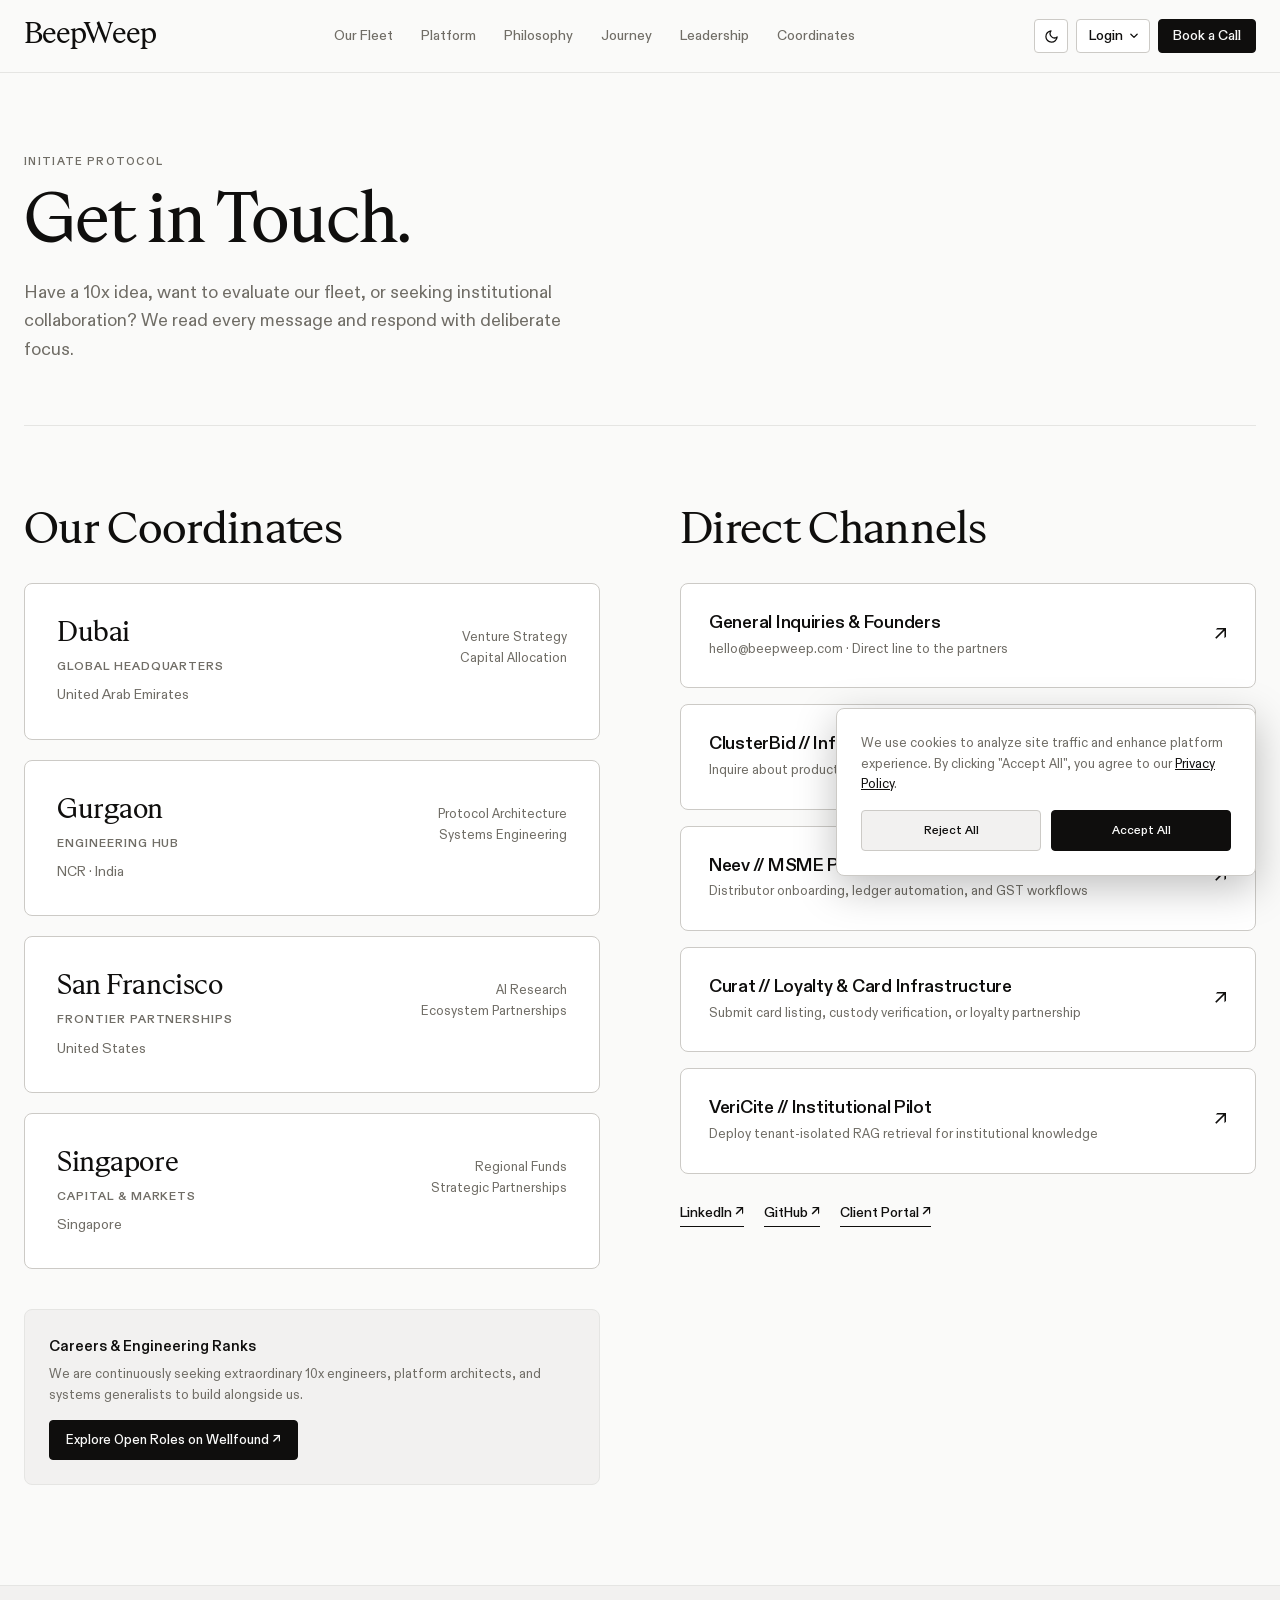
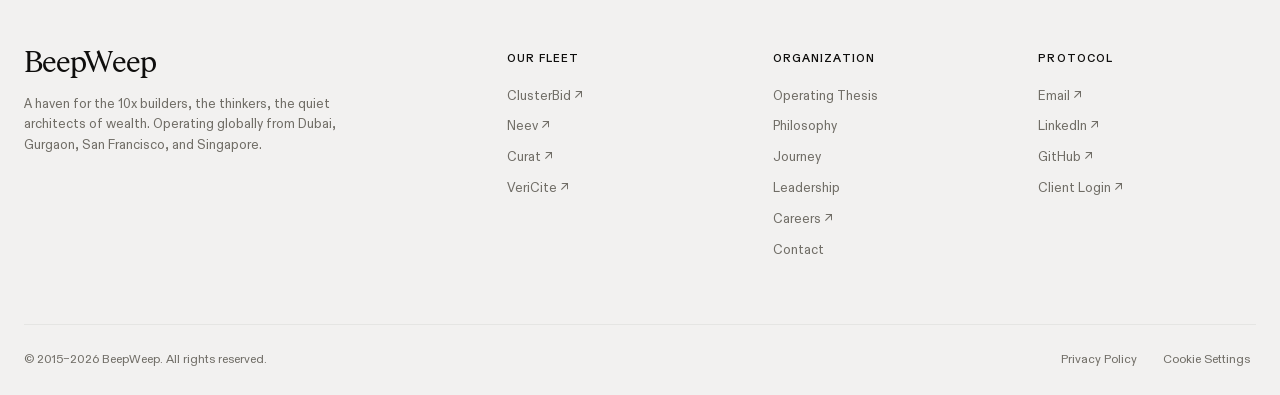
==== commit 66aad3e4: "chore: list Our Fleet before Platform in site nav" ====
--- a/contact.html
+++ b/contact.html
@@ -9,7 +9,7 @@
     content="Contact BeepWeep about product partnerships, technical collaboration, production access, or opportunities across ClusterBid, Neev, Curat, and VeriCite." />
   <meta name="author" content="BeepWeep" />
   <meta name="robots" content="index,follow,max-image-preview:large,max-snippet:-1,max-video-preview:-1" />
-  <meta name="theme-color" content="#0f0e0d" />
+  <meta name="theme-color" content="#fafaf9" />
   <link rel="canonical" href="https://beepweep.com/contact.html" />
   <link rel="alternate" hreflang="en" href="https://beepweep.com/contact.html" />
   <link rel="alternate" hreflang="x-default" href="https://beepweep.com/contact.html" />
@@ -37,18 +37,17 @@
   <link rel="icon" type="image/png" sizes="32x32" href="/favicon-32x32.png" />
   <link rel="apple-touch-icon" sizes="180x180" href="/apple-touch-icon.png" />
   <link rel="manifest" href="/site.webmanifest" />
-  <link rel="stylesheet" href="assets/css/styles-v10.css?v=16" />
+  <link rel="stylesheet" href="assets/css/styles-v10.css?v=18" />
   <script>
     (function() {
       try {
         var saved = localStorage.getItem('beepweep-theme');
-        var prefDark = window.matchMedia('(prefers-color-scheme: dark)').matches;
-        var theme = saved || (prefDark ? 'dark' : 'light');
+        var theme = saved || 'light';
         document.documentElement.setAttribute('data-theme', theme);
       } catch (e) {}
     })();
   </script>
-  <script src="assets/js/main-v10.js" defer></script>
+  <script src="assets/js/main-v10.js?v=2" defer></script>
 </head>
 
 <body>
@@ -62,8 +61,8 @@
 
       <nav class="site-nav" id="site-nav" aria-label="Main navigation">
         <div class="site-nav-links">
+          <a href="index.html#fleet">Our Fleet</a>
           <a href="index.html#platform">Platform</a>
-          <a href="index.html#fleet">Our Fleet</a>
           <a href="index.html#philosophy">Philosophy</a>
           <a href="index.html#journey">Journey</a>
           <a href="index.html#team">Leadership</a>
--- a/assets/css/styles-v10.css
+++ b/assets/css/styles-v10.css
@@ -99,32 +99,6 @@
   color-scheme: dark;
 }
 
-@media (prefers-color-scheme: dark) {
-  :root:not([data-theme="light"]) {
-    --bg-primary: #0f0e0d;
-    --bg-secondary: #161513;
-    --bg-tertiary: #1f1d1b;
-    --bg-card: #161513;
-    --bg-card-hover: #1f1d1b;
-
-    --text-primary: #fafaf9;
-    --text-secondary: #adaba5;
-    --text-tertiary: #706d66;
-    --text-inverse: #0f0e0d;
-
-    --border-subtle: #292724;
-    --border-primary: #383531;
-    --border-strong: #524f49;
-    --border-dark: #292724;
-
-    --accent-ink: #fafaf9;
-    --accent-hover: #eae8e5;
-    --header-bg: rgba(15, 14, 13, 0.88);
-
-    color-scheme: dark;
-  }
-}
-
 [data-theme="gray"] {
   --bg-primary: #f2f1f0;
   --bg-secondary: #fafaf9;
@@ -145,17 +119,6 @@
   --bg-card: #191816;
   --border-subtle: #292724;
   --border-primary: #383531;
-}
-
-@media (prefers-color-scheme: dark) {
-  :root:not([data-theme="light"]) [data-theme="gray"],
-  :root:not([data-theme="light"]) .quote-section {
-    --bg-primary: #121110;
-    --bg-secondary: #191816;
-    --bg-card: #191816;
-    --border-subtle: #292724;
-    --border-primary: #383531;
-  }
 }
 
 /* --- Base & Reset --- */
@@ -713,15 +676,6 @@
   display: none;
 }
 
-@media (prefers-color-scheme: dark) {
-  :root:not([data-theme="light"]) .theme-toggle .icon-sun {
-    display: block;
-  }
-  :root:not([data-theme="light"]) .theme-toggle .icon-moon {
-    display: none;
-  }
-}
-
 /* Mobile Theme Row */
 .mobile-theme-row {
   display: flex;
@@ -1147,53 +1101,79 @@
 .partners-grid {
   display: grid;
   grid-template-columns: repeat(4, 1fr);
-  gap: 32px 48px;
+  gap: 40px 48px;
   align-items: center;
   justify-items: center;
   max-width: 1200px;
   margin-inline: auto;
 }
 
-@media (min-width: 1024px) {
-  .partners-grid {
-    grid-template-columns: repeat(4, 1fr);
-  }
-}
-
 .partner-logo {
   display: flex;
   align-items: center;
   justify-content: center;
-  height: 98px;
+  height: 84px;
   width: 100%;
-  padding: 8px 16px;
-  position: relative;
-  transition: opacity 0.3s ease, transform 0.3s ease;
+  padding: 0 12px;
 }
 
 .partner-logo img {
-  max-width: 221px;
-  max-height: 68px;
+  display: block;
   width: auto;
-  height: auto;
   object-fit: contain;
   filter: grayscale(100%);
-  opacity: 0.7;
-  transition: opacity 0.3s cubic-bezier(0.16, 1, 0.3, 1), transform 0.3s cubic-bezier(0.16, 1, 0.3, 1), filter 0.3s ease;
+  opacity: 0.65;
+  transition: opacity var(--transition-fast), filter var(--transition-fast);
 }
 
 .partner-logo:hover img {
   opacity: 1;
   filter: grayscale(0%);
-  transform: scale(1.02);
-}
-
-/* Staggered Wave Ambient Animation */
-.partner-logo.is-animating img {
-  opacity: 0.95;
-  filter: grayscale(20%);
-}
-
+}
+
+/* Optical sizing per logo */
+.partner-logo--digitalocean img {
+  height: 56px;
+  max-width: 140px;
+}
+
+.partner-logo--damac img {
+  height: 26px;
+  max-width: 195px;
+  width: 195px;
+}
+
+.partner-logo--reliance img {
+  height: 58px;
+  max-width: 145px;
+}
+
+.partner-logo--pwc img {
+  height: 54px;
+  max-width: 120px;
+}
+
+.partner-logo--australia img {
+  height: 48px;
+  max-width: 200px;
+}
+
+.partner-logo--vit img {
+  height: 60px;
+  max-width: 100px;
+}
+
+.partner-logo--aws img {
+  height: 44px;
+  max-width: 120px;
+}
+
+.partner-logo--zoho img {
+  height: 46px;
+  max-width: 150px;
+}
+
+/* Dark Theme Monochrome Logos */
 [data-theme="dark"] .partner-logo img,
 :root[data-theme="dark"] .partner-logo img {
   filter: brightness(0) invert(1);
@@ -1206,33 +1186,9 @@
   opacity: 1;
 }
 
-[data-theme="dark"] .partner-logo.is-animating img,
-:root[data-theme="dark"] .partner-logo.is-animating img {
-  filter: brightness(0) invert(1);
-  opacity: 0.95;
-}
-
 [data-theme="dark"] .footer-brand img,
 :root[data-theme="dark"] .footer-brand img {
   filter: brightness(0) invert(1);
-}
-
-@media (prefers-color-scheme: dark) {
-  :root:not([data-theme="light"]) .partner-logo img {
-    filter: brightness(0) invert(1);
-    opacity: 0.72;
-  }
-  :root:not([data-theme="light"]) .partner-logo:hover img {
-    filter: brightness(0) invert(1);
-    opacity: 1;
-  }
-  :root:not([data-theme="light"]) .partner-logo.is-animating img {
-    filter: brightness(0) invert(1);
-    opacity: 0.95;
-  }
-  :root:not([data-theme="light"]) .footer-brand img {
-    filter: brightness(0) invert(1);
-  }
 }
 
 /* --- Two Disciplines / Platform Router Section --- */
@@ -2661,6 +2617,7 @@
   }
   .partners-grid {
     grid-template-columns: repeat(4, 1fr);
+    gap: 24px 32px;
   }
   .stats-grid {
     grid-template-columns: repeat(3, 1fr);
@@ -2679,6 +2636,22 @@
 }
 
 @media (max-width: 900px) {
+  .partners-grid {
+    grid-template-columns: repeat(4, 1fr);
+    gap: 24px 16px;
+  }
+  .partner-logo {
+    height: 72px;
+    padding: 0 6px;
+  }
+  .partner-logo--digitalocean img { height: 48px; }
+  .partner-logo--damac img { height: 22px; max-width: 160px; width: 160px; }
+  .partner-logo--reliance img { height: 50px; }
+  .partner-logo--pwc img { height: 46px; }
+  .partner-logo--australia img { height: 40px; max-width: 160px; }
+  .partner-logo--vit img { height: 52px; }
+  .partner-logo--aws img { height: 38px; }
+  .partner-logo--zoho img { height: 40px; }
   .announcement-banner {
     min-height: 36px;
     padding: 6px 38px 6px 12px;
@@ -2930,11 +2903,20 @@
   }
   .partners-grid {
     grid-template-columns: repeat(2, 1fr);
-    gap: 12px;
+    gap: 28px 24px;
   }
   .partner-logo {
-    padding: 4px;
-  }
+    height: 68px;
+    padding: 0 8px;
+  }
+  .partner-logo--digitalocean img { height: 44px; }
+  .partner-logo--damac img { height: 20px; max-width: 145px; width: 145px; }
+  .partner-logo--reliance img { height: 46px; }
+  .partner-logo--pwc img { height: 42px; }
+  .partner-logo--australia img { height: 36px; max-width: 145px; }
+  .partner-logo--vit img { height: 48px; }
+  .partner-logo--aws img { height: 34px; }
+  .partner-logo--zoho img { height: 36px; }
   .stats-grid {
     grid-template-columns: 1fr;
   }
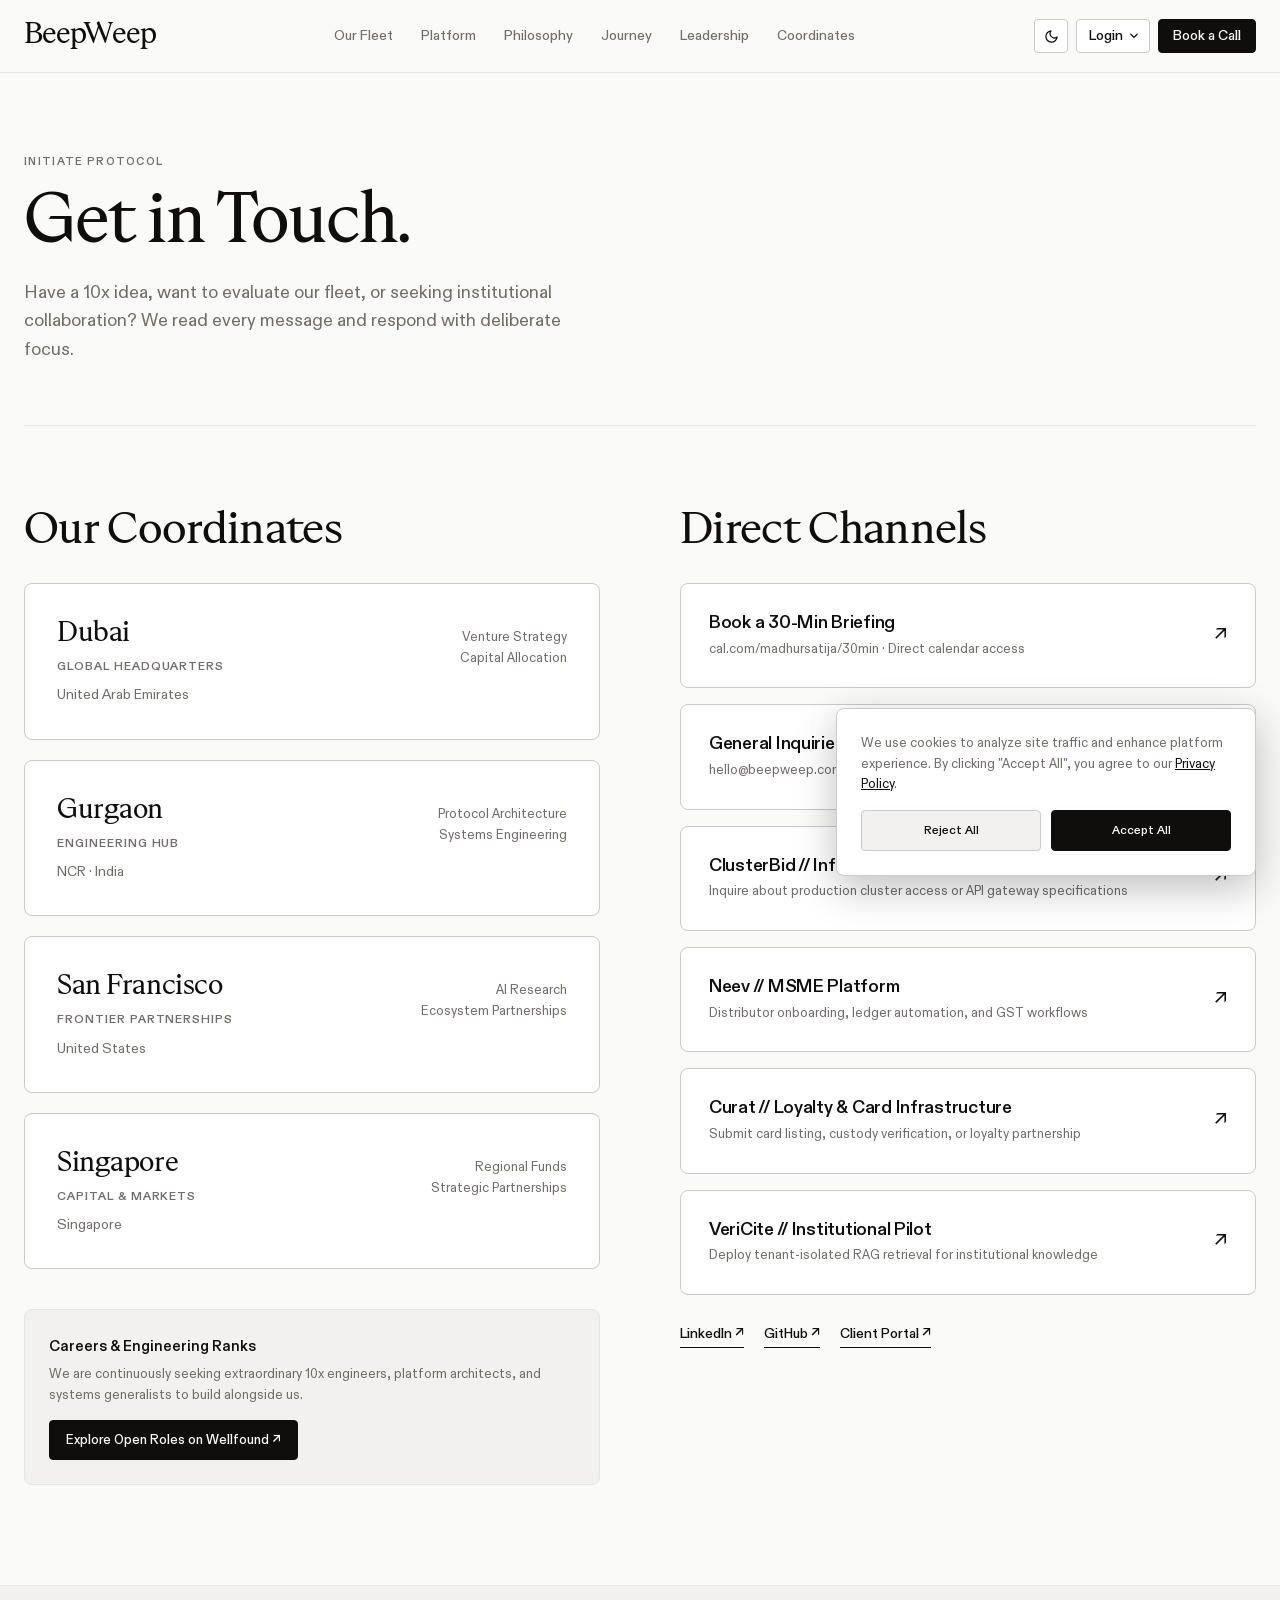
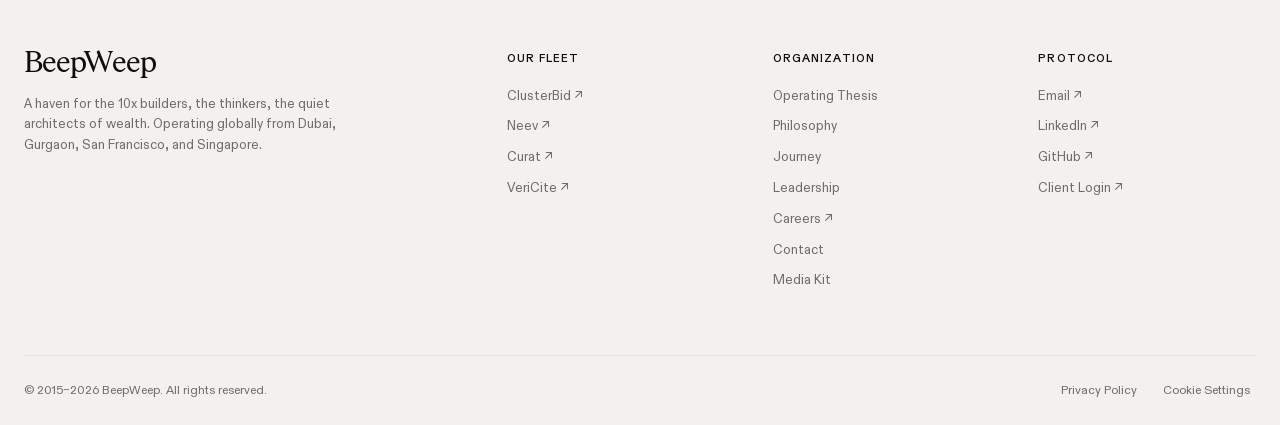
==== commit 8d607f75: "feat: add media kit page with brand assets and press info" ====
--- a/contact.html
+++ b/contact.html
@@ -47,7 +47,7 @@
       } catch (e) {}
     })();
   </script>
-  <script src="assets/js/main-v10.js?v=2" defer></script>
+  <script src="assets/js/main-v10.js?v=4" defer></script>
 </head>
 
 <body>
@@ -69,7 +69,7 @@
           <a href="index.html#coordinates">Coordinates</a>
         </div>
         <div class="mobile-nav-panel">
-          <a class="button button-primary mobile-nav-cta" href="contact.html" aria-current="page">Book a Call</a>
+          <a class="button button-primary mobile-nav-cta" href="https://cal.com/madhursatija/30min" target="_blank" rel="noopener">Book a Call</a>
           <div class="mobile-theme-row">
             <span class="mobile-theme-label">Appearance</span>
             <button class="theme-toggle" type="button" aria-label="Toggle theme" title="Toggle theme">
@@ -180,7 +180,7 @@
             </a>
           </div>
         </div>
-        <a class="button button-small" href="contact.html" aria-current="page">Book a Call</a>
+        <a class="button button-small" href="https://cal.com/madhursatija/30min" target="_blank" rel="noopener">Book a Call</a>
         <button class="menu-toggle" type="button" aria-expanded="false" aria-controls="site-nav"
           aria-label="Open navigation">
           <span></span>
@@ -275,6 +275,14 @@
         <h2 id="protocol-title" style="margin-bottom:28px;">Direct Channels</h2>
 
         <div class="contact-protocol-list">
+          <a class="protocol-card" href="https://cal.com/madhursatija/30min" target="_blank" rel="noopener">
+            <div>
+              <h3>Book a 30-Min Briefing</h3>
+              <p>cal.com/madhursatija/30min · Direct calendar access</p>
+            </div>
+            <span style="font-size:1.25rem;">↗</span>
+          </a>
+
           <a class="protocol-card" href="mailto:hello@beepweep.com">
             <div>
               <h3>General Inquiries &amp; Founders</h3>
@@ -353,6 +361,7 @@
           <a href="index.html#team">Leadership</a>
           <a href="https://wellfound.com/company/beepweep" target="_blank" rel="noopener">Careers ↗</a>
           <a href="contact.html">Contact</a>
+          <a href="media.html">Media Kit</a>
         </nav>
 
         <nav class="footer-nav-col" aria-label="Connect links">
